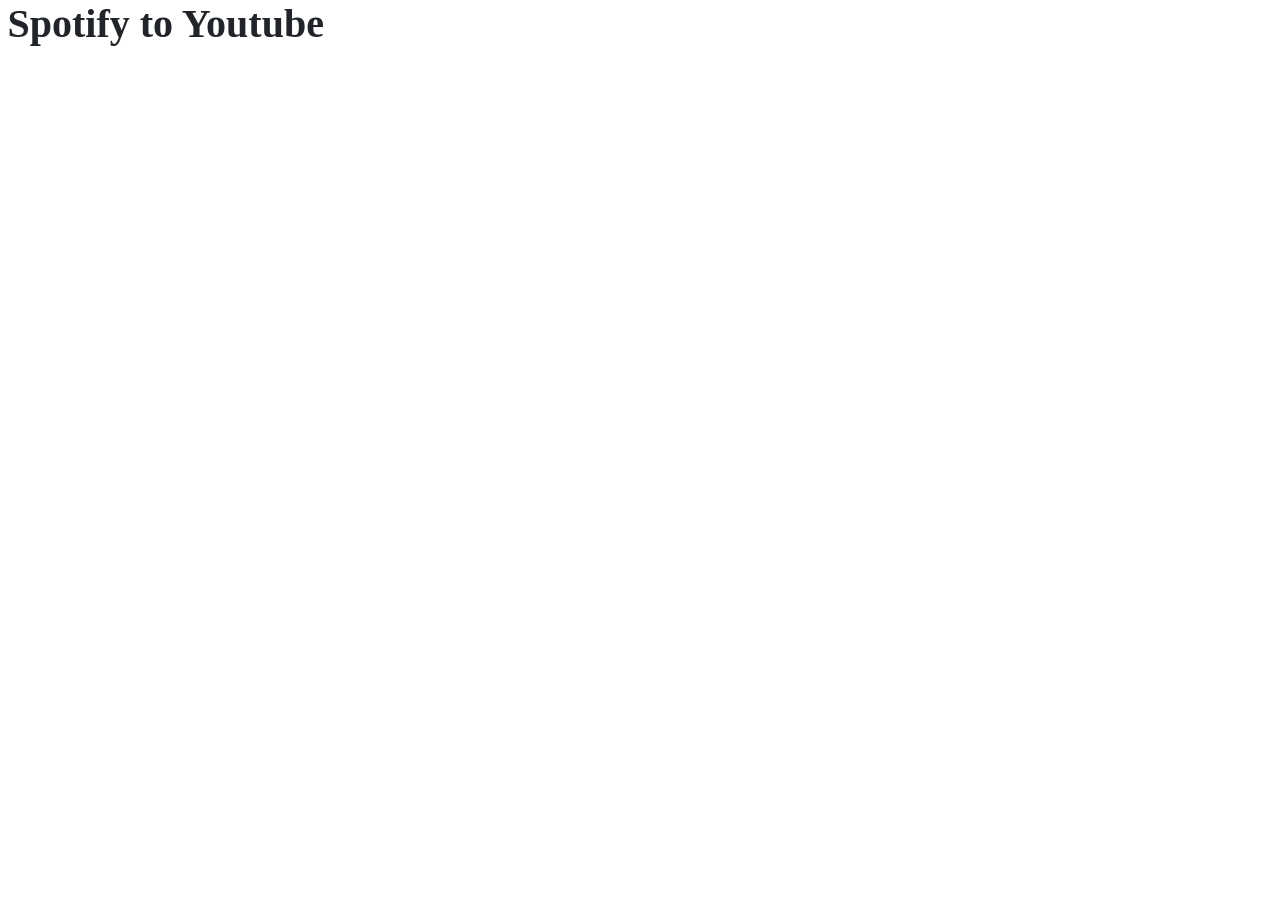
==== SpotifyToYoutube/index.html @ 881b22dc "Add files via upload existing project added to repo" ====
<!DOCTYPE html>
<html lang="en">

<head>
    <meta charset="UTF-8">
    <meta http-equiv="X-UA-Compatible">
    <meta name="viewport" content="width=device-width, initial-scale=1.0">
    <title>Spotify to Youtube</title>
    <h1 style='font-family: "Times New Roman", Times, serif; font-weight: bold; margin-left: 0.2cm;'>Spotify to Youtube</h1>
</head>

<body>
    <div id="mainDiv"></div>

    <script src="main.js"></script>
    <link href="https://cdn.jsdelivr.net/npm/bootstrap@5.2.0/dist/css/bootstrap.min.css" rel="stylesheet"
        integrity="sha384-gH2yIJqKdNHPEq0n4Mqa/HGKIhSkIHeL5AyhkYV8i59U5AR6csBvApHHNl/vI1Bx" crossorigin="anonymous">
    <script src="https://cdn.jsdelivr.net/npm/bootstrap@5.2.0/dist/js/bootstrap.bundle.min.js"
        integrity="sha384-A3rJD856KowSb7dwlZdYEkO39Gagi7vIsF0jrRAoQmDKKtQBHUuLZ9AsSv4jD4Xa"
        crossorigin="anonymous"></script>
</body>

</html>
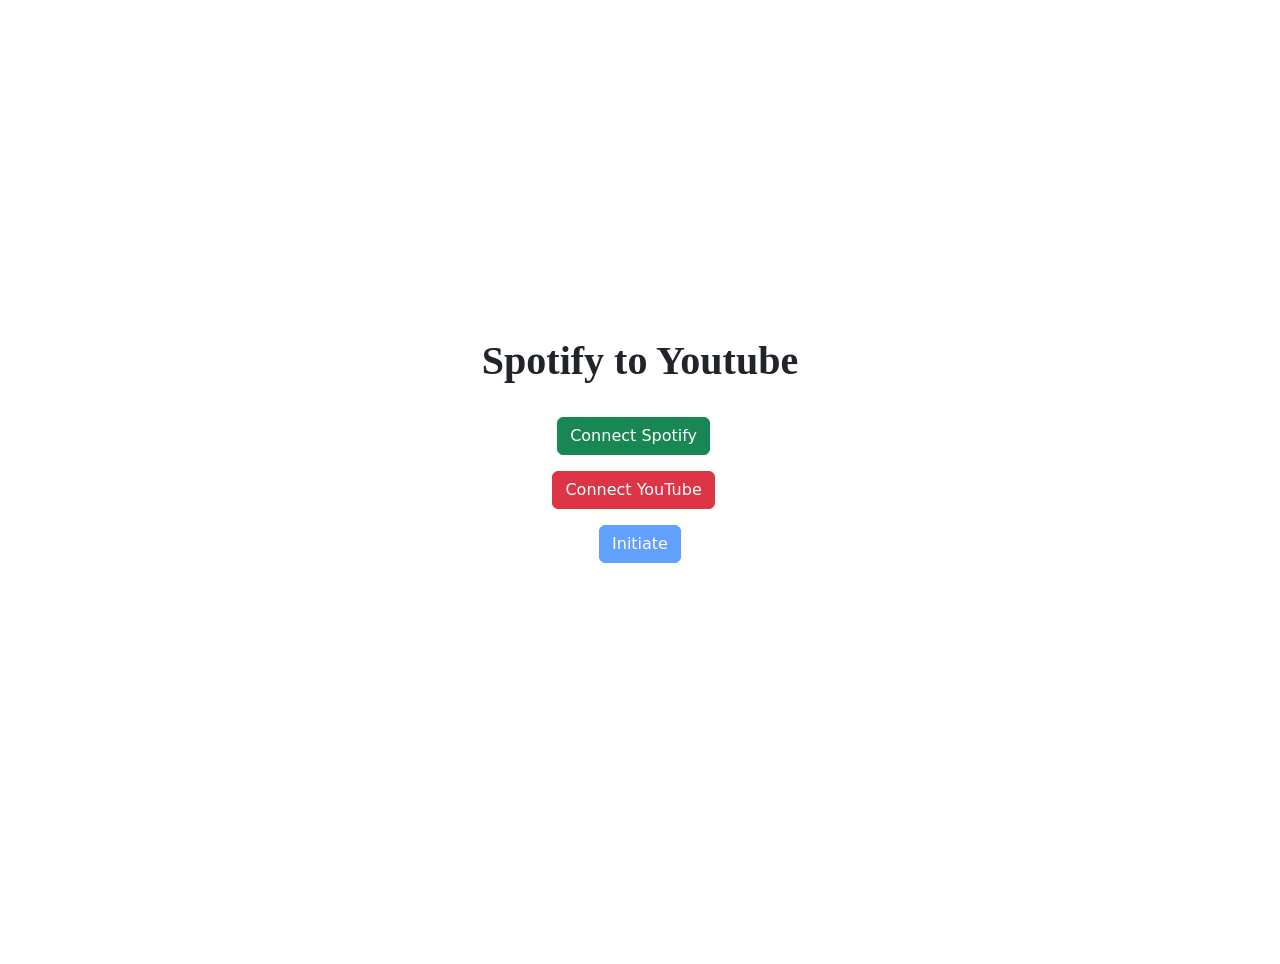
==== commit c9792f5f: "Refactor into ES modules, add OAuth flows, and update README - Split monolithic main.js into focused" ====
--- a/SpotifyToYoutube/index.html
+++ b/SpotifyToYoutube/index.html
@@ -1,23 +1,133 @@
-<!DOCTYPE html>
-<html lang="en">
-
-<head>
-    <meta charset="UTF-8">
-    <meta http-equiv="X-UA-Compatible">
-    <meta name="viewport" content="width=device-width, initial-scale=1.0">
-    <title>Spotify to Youtube</title>
-    <h1 style='font-family: "Times New Roman", Times, serif; font-weight: bold; margin-left: 0.2cm;'>Spotify to Youtube</h1>
-</head>
-
-<body>
-    <div id="mainDiv"></div>
-
-    <script src="main.js"></script>
-    <link href="https://cdn.jsdelivr.net/npm/bootstrap@5.2.0/dist/css/bootstrap.min.css" rel="stylesheet"
-        integrity="sha384-gH2yIJqKdNHPEq0n4Mqa/HGKIhSkIHeL5AyhkYV8i59U5AR6csBvApHHNl/vI1Bx" crossorigin="anonymous">
-    <script src="https://cdn.jsdelivr.net/npm/bootstrap@5.2.0/dist/js/bootstrap.bundle.min.js"
-        integrity="sha384-A3rJD856KowSb7dwlZdYEkO39Gagi7vIsF0jrRAoQmDKKtQBHUuLZ9AsSv4jD4Xa"
-        crossorigin="anonymous"></script>
-</body>
-
-</html>+<!DOCTYPE html>
+<html lang="en">
+  <head>
+    <meta charset="UTF-8" />
+    <meta http-equiv="X-UA-Compatible" content="IE=edge" />
+    <meta name="viewport" content="width=device-width, initial-scale=1.0" />
+    <title>Spotify to Youtube</title>
+
+    <!-- Bootstrap CSS -->
+    <link
+      href="https://cdn.jsdelivr.net/npm/bootstrap@5.2.0/dist/css/bootstrap.min.css"
+      rel="stylesheet"
+      integrity="sha384-gH2yIJqKdNHPEq0n4Mqa/HGKIhSkIHeL5AyhkYV8i59U5AR6csBvApHHNl/vI1Bx"
+      crossorigin="anonymous"
+    />
+
+    <style>
+      /* ── Auth screen: centered vertically and horizontally ── */
+      #authSection {
+        display: flex;
+        flex-direction: column;
+        align-items: center;
+        justify-content: center;
+        min-height: 100vh;
+        gap: 1rem;
+      }
+
+      #authSection h1 {
+        font-family: 'Times New Roman', Times, serif;
+        font-weight: bold;
+        margin-bottom: 1rem;
+      }
+
+      /* Each button + status label sit side-by-side in a row */
+      .auth-row {
+        display: flex;
+        align-items: center;
+        gap: 0.8rem;
+      }
+
+      .connected-label {
+        color: green;
+        font-weight: bold;
+      }
+
+      /* ── Song table screen: centered horizontally ── */
+      #mainDiv {
+        display: flex;
+        flex-direction: column;
+        align-items: center;
+        padding: 2rem;
+      }
+
+      /* Excel-like table styling */
+      .excel-table {
+        border-collapse: collapse;
+        width: 75%;
+        font-family: Calibri, 'Segoe UI', Arial, sans-serif;
+        font-size: 14px;
+        box-shadow: 0 2px 8px rgba(0, 0, 0, 0.15);
+      }
+
+      .excel-table th {
+        background-color: #4472C4;
+        color: white;
+        border: 1px solid #2F528F;
+        padding: 8px 16px;
+        text-align: left;
+        font-weight: 600;
+        letter-spacing: 0.02em;
+      }
+
+      .excel-table td {
+        border: 1px solid #BFC7D5;
+        padding: 6px 16px;
+        background-color: white;
+      }
+
+      .excel-table tr:nth-child(even) td {
+        background-color: #D9E1F2;
+      }
+
+      .excel-table tr:hover td {
+        background-color: #B8CCE4;
+      }
+
+      /* Album art column: fixed width, no text padding */
+      .excel-table .art-cell {
+        width: 60px;
+        text-align: center;
+        padding: 4px 8px;
+      }
+    </style>
+  </head>
+
+  <body>
+    <!-- Step 1: Connect accounts (hidden after Initiate is clicked) -->
+    <div id="authSection">
+      <h1>Spotify to Youtube</h1>
+
+      <div class="auth-row">
+        <button id="spotifyBtn" class="btn btn-success">Connect Spotify</button>
+        <span id="spotifyStatus" class="connected-label"></span>
+      </div>
+
+      <div class="auth-row">
+        <button id="youtubeBtn" class="btn btn-danger">Connect YouTube</button>
+        <span id="youtubeStatus" class="connected-label"></span>
+      </div>
+
+      <!-- Enabled once both accounts are connected -->
+      <button id="initiateBtn" class="btn btn-primary" disabled>
+        Initiate
+      </button>
+    </div>
+
+    <!-- Step 2: Song table and "Add All" button injected here by main.js -->
+    <div id="mainDiv"></div>
+
+    <!-- Google Identity Services — provides the OAuth popup for YouTube -->
+    <script src="https://accounts.google.com/gsi/client" async defer></script>
+
+    <!-- Bootstrap JS -->
+    <script
+      src="https://cdn.jsdelivr.net/npm/bootstrap@5.2.0/dist/js/bootstrap.bundle.min.js"
+      integrity="sha384-A3rJD856KowSb7dwlZdYEkO39Gagi7vIsF0jrRAoQmDKKtQBHUuLZ9AsSv4jD4Xa"
+      crossorigin="anonymous"
+    ></script>
+
+    <!-- Entry point — type="module" defers execution and enables ES module imports -->
+    <script type="module" src="js/app.js"></script>
+  </body>
+</html>
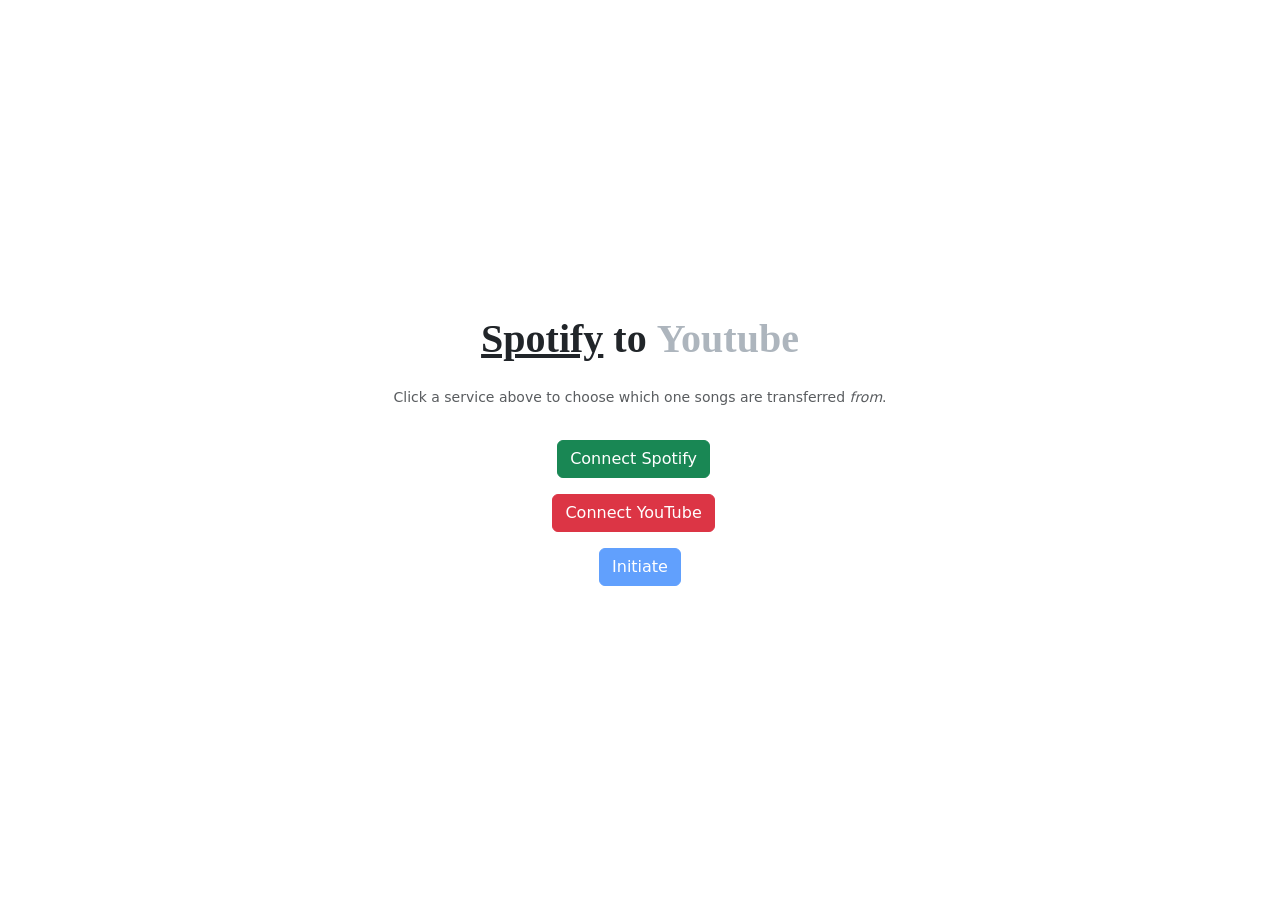
==== commit 0bad22e1: "Add bidirectional YouTube<->Spotify transfer and split modules by concern - Add a header toggle to p" ====
--- a/SpotifyToYoutube/index.html
+++ b/SpotifyToYoutube/index.html
@@ -15,6 +15,19 @@
     />
 
     <style>
+      /* ── Screen crossfade: auth screen <-> app screen ──
+         Both screens sit on top of each other's spot in normal flow (only
+         one is ever laid out at a time — see crossfadeScreens in ui.js),
+         and fade rather than snap when swapped. */
+      #authSection,
+      #appScreen {
+        transition: opacity 0.25s ease;
+      }
+
+      .fade-hidden {
+        opacity: 0;
+      }
+
       /* ── Auth screen: centered vertically and horizontally ── */
       #authSection {
         display: flex;
@@ -31,6 +44,27 @@
         margin-bottom: 1rem;
       }
 
+      /* Spotify/Youtube source-direction toggle, styled to still read as
+         part of the title rather than as ordinary buttons. */
+      .direction-btn {
+        background: none;
+        border: none;
+        font: inherit;
+        font-weight: inherit;
+        color: #adb5bd;
+        cursor: pointer;
+        padding: 0;
+      }
+
+      .direction-btn.active {
+        color: #212529;
+        text-decoration: underline;
+      }
+
+      .direction-btn:disabled {
+        cursor: default;
+      }
+
       /* Each button + status label sit side-by-side in a row */
       .auth-row {
         display: flex;
@@ -41,6 +75,67 @@
       .connected-label {
         color: green;
         font-weight: bold;
+      }
+
+      /* Every button gets Bootstrap's own color/border/shadow easing (kept
+         identical so nothing regresses) plus a subtle hover/active lift. */
+      .btn {
+        transition: color 0.15s ease-in-out, background-color 0.15s ease-in-out,
+                    border-color 0.15s ease-in-out, box-shadow 0.15s ease-in-out,
+                    transform 0.1s ease;
+      }
+
+      .btn:hover:not(:disabled) {
+        transform: translateY(-1px);
+      }
+
+      .btn:active:not(:disabled) {
+        transform: translateY(0);
+      }
+
+      /* ── App screen: wraps the top bar, filter bar, and song table as one
+         unit, so it and the auth screen can crossfade as two "pages" ── */
+      #appScreen {
+        display: none;
+        flex-direction: column;
+        width: 100%;
+      }
+
+      /* ── Top bar: shown once the song table is visible ── */
+      #topBar {
+        display: flex;
+        align-items: center;
+        justify-content: space-between;
+        width: 100%;
+        padding: 0.75rem 1.5rem;
+        background-color: #212529;
+        color: white;
+      }
+
+      #topBar .brand {
+        font-family: 'Times New Roman', Times, serif;
+        font-weight: bold;
+      }
+
+      /* ── Filter bar: playlist dropdown (left) + search box (right) ── */
+      #filterBar {
+        display: flex;
+        align-items: center;
+        justify-content: space-between;
+        width: 100%;
+        padding: 0.6rem 1.5rem;
+        background-color: #f8f9fa;
+        border-bottom: 1px solid #dee2e6;
+        gap: 1rem;
+      }
+
+      #filterBar select,
+      #filterBar input {
+        width: auto;
+      }
+
+      #filterBar input {
+        max-width: 300px;
       }
 
       /* ── Song table screen: centered horizontally ── */
@@ -74,6 +169,9 @@
         border: 1px solid #BFC7D5;
         padding: 6px 16px;
         background-color: white;
+        /* Eases both the hover-color change below and the opacity toggle
+           used when a cell's content is swapped (e.g. Add -> Added). */
+        transition: background-color 0.15s ease, opacity 0.15s ease;
       }
 
       .excel-table tr:nth-child(even) td {
@@ -82,6 +180,12 @@
 
       .excel-table tr:hover td {
         background-color: #B8CCE4;
+      }
+
+      /* Fades in each time the table body is replaced (pagination, search/
+         playlist filtering) instead of the content just snapping into place. */
+      #songTableBody {
+        transition: opacity 0.2s ease;
       }
 
       /* Album art column: fixed width, no text padding */
@@ -96,7 +200,12 @@
   <body>
     <!-- Step 1: Connect accounts (hidden after Initiate is clicked) -->
     <div id="authSection">
-      <h1>Spotify to Youtube</h1>
+      <h1>
+        <button type="button" id="sourceSpotifyBtn" class="direction-btn active">Spotify</button>
+        to
+        <button type="button" id="sourceYoutubeBtn" class="direction-btn">Youtube</button>
+      </h1>
+      <p class="text-muted small" style="margin-top: -0.5rem;">Click a service above to choose which one songs are transferred <em>from</em>.</p>
 
       <div class="auth-row">
         <button id="spotifyBtn" class="btn btn-success">Connect Spotify</button>
@@ -114,8 +223,35 @@
       </button>
     </div>
 
-    <!-- Step 2: Song table and "Add All" button injected here by main.js -->
-    <div id="mainDiv"></div>
+    <!-- Step 2: shown once accounts are connected and Initiate has loaded the
+         library — crossfades with #authSection as a single unit (see
+         showAppScreen / resetToAuthScreen in ui.js) rather than each of its
+         children being shown/hidden independently. -->
+    <div id="appScreen">
+      <div id="topBar">
+        <span id="brandText" class="brand">Spotify to Youtube</span>
+        <button id="logoutBtn" class="btn btn-outline-light btn-sm">Logout</button>
+      </div>
+
+      <!-- Playlist filter + page size (left) + song/artist search (right) -->
+      <div id="filterBar">
+        <div class="d-flex gap-2">
+          <select id="playlistFilter" class="form-select form-select-sm">
+            <option value="">All Playlists</option>
+          </select>
+          <select id="pageSizeFilter" class="form-select form-select-sm">
+            <option value="50">50 / page</option>
+            <option value="100" selected>100 / page</option>
+            <option value="200">200 / page</option>
+            <option value="all">All</option>
+          </select>
+        </div>
+        <input type="text" id="searchInput" class="form-control form-control-sm" placeholder="Search by song or artist...">
+      </div>
+
+      <!-- Song table and "Add All" button injected here by app.js -->
+      <div id="mainDiv"></div>
+    </div>
 
     <!-- Google Identity Services — provides the OAuth popup for YouTube -->
     <script src="https://accounts.google.com/gsi/client" async defer></script>
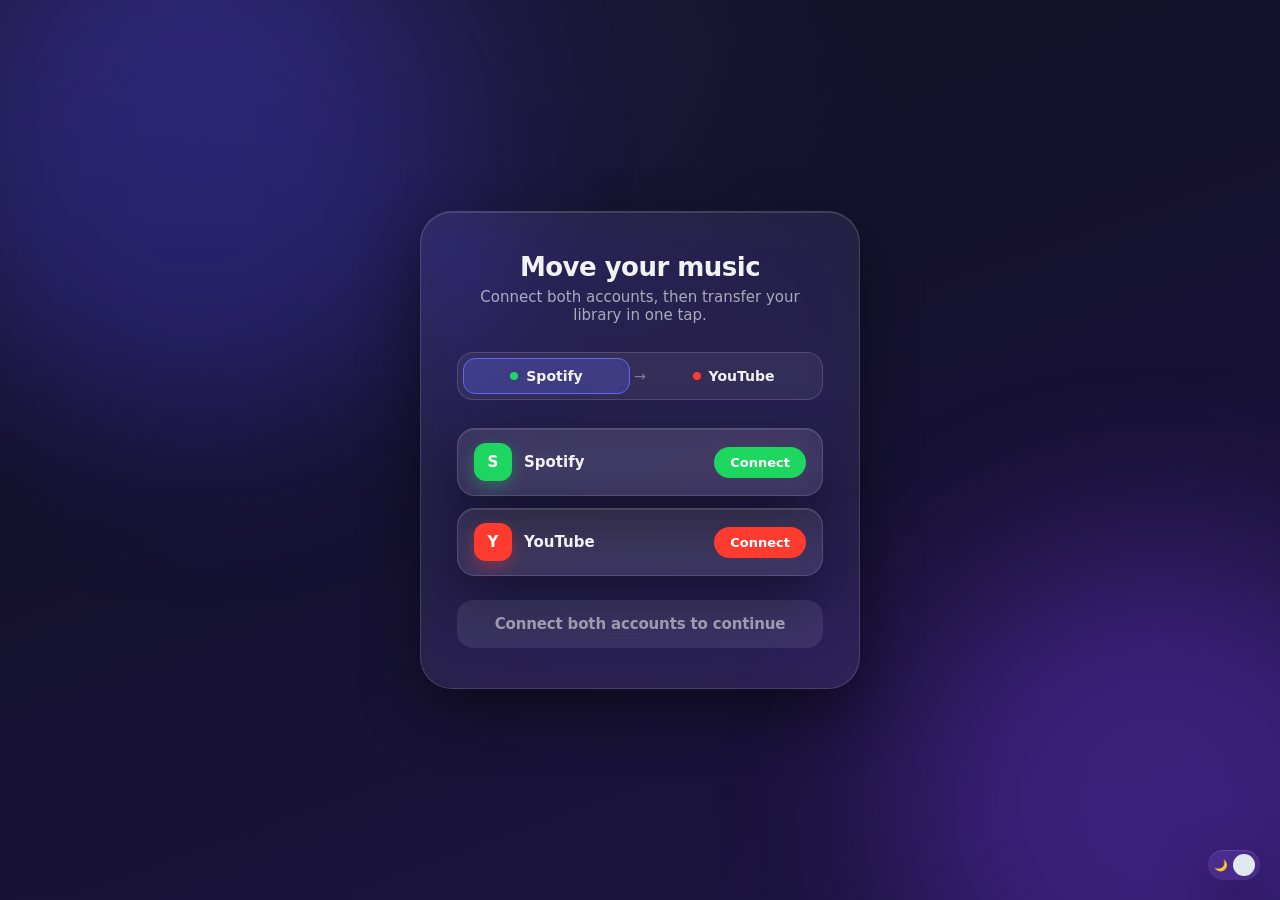
==== commit 52fa6f16: "Redesign UI with liquid-glass visual system and polish interactions - Replace Bootstrap-driven marku" ====
--- a/SpotifyToYoutube/index.html
+++ b/SpotifyToYoutube/index.html
@@ -6,221 +6,599 @@
     <meta name="viewport" content="width=device-width, initial-scale=1.0" />
     <title>Spotify to Youtube</title>
 
-    <!-- Bootstrap CSS -->
-    <link
-      href="https://cdn.jsdelivr.net/npm/bootstrap@5.2.0/dist/css/bootstrap.min.css"
-      rel="stylesheet"
-      integrity="sha384-gH2yIJqKdNHPEq0n4Mqa/HGKIhSkIHeL5AyhkYV8i59U5AR6csBvApHHNl/vI1Bx"
-      crossorigin="anonymous"
-    />
-
     <style>
-      /* ── Screen crossfade: auth screen <-> app screen ──
-         Both screens sit on top of each other's spot in normal flow (only
-         one is ever laid out at a time — see crossfadeScreens in ui.js),
-         and fade rather than snap when swapped. */
-      #authSection,
-      #appScreen {
-        transition: opacity 0.25s ease;
-      }
-
-      .fade-hidden {
-        opacity: 0;
-      }
-
-      /* ── Auth screen: centered vertically and horizontally ── */
+      /* ═══════════════════════ Design tokens ═══════════════════════
+         Default (no class on <html>) is the dark theme; html.light
+         overrides every token below for the light theme. Toggled by
+         initTheme()/toggleTheme() in ui.js. */
+      :root {
+        --accent: #6366f1;
+        --accent-2: #8b5cf6;
+        --accent-soft: rgba(99, 102, 241, 0.28);
+        --add-text: #c7d2fe;
+        --spotify: #1ed760;
+        --youtube: #ff3b30;
+
+        --text-primary: rgba(255, 255, 255, 0.94);
+        --text-secondary: rgba(255, 255, 255, 0.62);
+        --text-tertiary: rgba(255, 255, 255, 0.4);
+
+        --glass-bg: rgba(255, 255, 255, 0.07);
+        --glass-bg-strong: rgba(255, 255, 255, 0.1);
+        --glass-border: rgba(255, 255, 255, 0.14);
+        --glass-shadow: 0 24px 60px rgba(0, 0, 0, 0.45), inset 0 1px 0 rgba(255, 255, 255, 0.12);
+
+        --nav-bg: rgba(15, 16, 28, 0.55);
+        --input-bg: rgba(255, 255, 255, 0.06);
+        --success: #34d399;
+        --success-soft: rgba(52, 211, 153, 0.15);
+
+        --bg-gradient: radial-gradient(1200px 800px at 15% 0%, #241f4d 0%, transparent 60%),
+          radial-gradient(1000px 700px at 100% 100%, #1a1440 0%, transparent 55%),
+          linear-gradient(160deg, #0f1120 0%, #171233 55%, #1c1442 100%);
+
+        --glow-a: #4338ca;
+        --glow-b: #7c3aed;
+        --glow-opacity: 0.35;
+
+        --knob-bg: #e2e8f0;
+        --knob-x: 22px;
+
+        --motion: 0.45s cubic-bezier(0.22, 1, 0.36, 1);
+        --motion-fast: 0.2s ease;
+      }
+
+      html.light {
+        --accent-soft: rgba(99, 102, 241, 0.16);
+        --add-text: var(--accent);
+
+        --text-primary: rgba(20, 20, 30, 0.92);
+        --text-secondary: rgba(20, 20, 30, 0.58);
+        --text-tertiary: rgba(20, 20, 30, 0.38);
+
+        /* Darker/more-tinted than the original near-white pass — glass
+           cards were barely distinguishable from the page background. */
+        --glass-bg: rgba(255, 255, 255, 0.65);
+        --glass-bg-strong: rgba(255, 255, 255, 0.85);
+        --glass-border: rgba(30, 30, 60, 0.14);
+        --glass-shadow: 0 20px 50px rgba(30, 30, 60, 0.18), inset 0 1px 0 rgba(255, 255, 255, 0.8);
+
+        --nav-bg: rgba(255, 255, 255, 0.68);
+        --input-bg: rgba(30, 30, 60, 0.055);
+        --success: #059669;
+        --success-soft: rgba(5, 150, 105, 0.1);
+
+        --bg-gradient: radial-gradient(1200px 800px at 15% 0%, #dde1fa 0%, transparent 60%),
+          radial-gradient(1000px 700px at 100% 100%, #ece0fa 0%, transparent 55%),
+          linear-gradient(160deg, #e8ebf6 0%, #dcdff2 55%, #dad3ee 100%);
+
+        --glow-a: #a5b4fc;
+        --glow-b: #f0abfc;
+        --glow-opacity: 0.45;
+
+        --knob-bg: #1e1b4b;
+        --knob-x: 0px;
+      }
+
+      @keyframes floatGlow {
+        0%, 100% { transform: translate(0, 0) scale(1); }
+        50%      { transform: translate(2%, -3%) scale(1.05); }
+      }
+
+      @keyframes spin {
+        to { transform: rotate(360deg); }
+      }
+
+      /* Ring spinner shown on the Initiate button while the library loads.
+         Uses currentColor so it reads correctly against whatever text color
+         the button currently has (disabled/enabled both apply). */
+      .spinner {
+        display: inline-block;
+        width: 16px;
+        height: 16px;
+        border: 2.5px solid currentColor;
+        border-right-color: transparent;
+        border-radius: 50%;
+        opacity: 0.85;
+        vertical-align: middle;
+        animation: spin 0.7s linear infinite;
+      }
+
+      * { box-sizing: border-box; }
+
+      html, body { margin: 0; }
+
+      body {
+        position: relative;
+        min-height: 100vh;
+        background: var(--bg-gradient);
+        font-family: -apple-system, BlinkMacSystemFont, 'SF Pro Display', 'SF Pro Text', system-ui, sans-serif;
+        color: var(--text-primary);
+        transition: background var(--motion);
+        overflow-x: hidden;
+      }
+
+      button, input, select { font-family: inherit; }
+
+      button:not(:disabled) { cursor: pointer; transition: transform var(--motion-fast); }
+      button:hover:not(:disabled) { transform: translateY(-1px); }
+      button:active:not(:disabled) { transform: translateY(0); }
+
+      /* ── Glass surface recipe — applied via class="glass ..." ── */
+      .glass {
+        background: var(--glass-bg);
+        backdrop-filter: blur(28px) saturate(160%);
+        -webkit-backdrop-filter: blur(28px) saturate(160%);
+        border: 1px solid var(--glass-border);
+        box-shadow: var(--glass-shadow);
+      }
+
+      /* ── Ambient decorative glow blobs ── */
+      .glow {
+        position: fixed;
+        width: 520px;
+        height: 520px;
+        border-radius: 50%;
+        filter: blur(90px);
+        opacity: var(--glow-opacity);
+        pointer-events: none;
+        animation: floatGlow 14s ease-in-out infinite;
+        z-index: 0;
+      }
+      .glow-a { top: -10%; left: -5%; background: var(--glow-a); }
+      .glow-b { top: 60%; left: 70%; background: var(--glow-b); animation-delay: -7s; }
+
+      /* ── Theme toggle: always visible, independent of which screen shows ── */
+      .theme-toggle {
+        position: fixed;
+        bottom: 20px;
+        right: 20px;
+        z-index: 50;
+        width: 52px;
+        height: 30px;
+        border-radius: 999px;
+        padding: 3px;
+        border: none;
+      }
+      .theme-knob {
+        width: 22px;
+        height: 22px;
+        border-radius: 50%;
+        background: var(--knob-bg);
+        transform: translateX(var(--knob-x));
+        transition: transform var(--motion-fast), background-color var(--motion-fast);
+      }
+      /* Icon sits in whichever side of the track the knob has vacated —
+         moon on the left in dark mode (knob slid right), sun on the right
+         in light mode (knob slid left). */
+      .theme-toggle::before {
+        content: "🌙";
+        position: absolute;
+        left: 6px;
+        top: 50%;
+        transform: translateY(-50%);
+        font-size: 11px;
+        line-height: 1;
+        pointer-events: none;
+      }
+      html.light .theme-toggle::before {
+        content: "☀️";
+        left: auto;
+        right: 6px;
+      }
+
+      /* ── Screen crossfade: auth screen <-> app screen ── */
+      #authSection, #appScreen { transition: opacity 0.25s ease; }
+      .fade-hidden { opacity: 0; }
+
+      /* ── Auth screen ── */
       #authSection {
+        min-height: 100vh;
+        display: flex;
+        align-items: center;
+        justify-content: center;
+        padding: 32px;
+        position: relative;
+        z-index: 1;
+      }
+
+      .auth-card { width: 440px; max-width: 100%; border-radius: 32px; padding: 40px 36px; }
+
+      .auth-heading { text-align: center; margin-bottom: 28px; }
+      .auth-heading h1 {
+        font-size: 26px;
+        font-weight: 700;
+        letter-spacing: -0.02em;
+        color: var(--text-primary);
+        margin: 0;
+      }
+      .auth-heading p { font-size: 15px; margin: 6px 0 0; color: var(--text-secondary); }
+
+      /* Direction segmented control */
+      .direction-seg {
+        position: relative;
+        display: flex;
+        align-items: center;
+        justify-content: center;
+        background: var(--input-bg);
+        border: 1px solid var(--glass-border);
+        border-radius: 16px;
+        padding: 5px;
+        margin-bottom: 28px;
+      }
+      .direction-indicator {
+        position: absolute;
+        top: 5px;
+        bottom: 5px;
+        left: 5px;
+        width: calc(50% - 15px);
+        background: var(--accent-soft);
+        border: 1px solid var(--accent);
+        border-radius: 12px;
+        transform: translateX(0%);
+        transition: transform var(--motion);
+        z-index: 0;
+      }
+      .direction-indicator.is-youtube { transform: translateX(calc(100% + 20px)); }
+      .direction-btn {
+        position: relative;
+        z-index: 1;
+        flex: 1;
+        display: flex;
+        align-items: center;
+        justify-content: center;
+        gap: 8px;
+        border: none;
+        background: none;
+        padding: 10px 14px;
+        font-size: 14px;
+        font-weight: 600;
+        color: var(--text-primary);
+        border-radius: 12px;
+      }
+      .direction-btn:disabled { cursor: default; }
+      .direction-arrow {
+        width: 20px;
+        display: flex;
+        align-items: center;
+        justify-content: center;
+        color: var(--text-tertiary);
+        font-size: 14px;
+        z-index: 2;
+        transition: transform var(--motion);
+      }
+      /* Arrow always points from source to destination — flips to point
+         back at Spotify once Youtube is the selected source. */
+      .direction-arrow.is-youtube { transform: rotate(180deg); }
+      .direction-dot { width: 8px; height: 8px; border-radius: 50%; display: inline-block; }
+      .direction-dot.spotify { background: var(--spotify); }
+      .direction-dot.youtube { background: var(--youtube); }
+
+      /* Connect rows */
+      .connect-list { display: flex; flex-direction: column; gap: 12px; margin-bottom: 24px; }
+      .connect-row {
+        display: flex;
+        align-items: center;
+        justify-content: space-between;
+        border-radius: 18px;
+        padding: 14px 16px;
+      }
+      .connect-row-left { display: flex; align-items: center; gap: 12px; }
+      .service-icon {
+        width: 38px;
+        height: 38px;
+        border-radius: 12px;
+        display: flex;
+        align-items: center;
+        justify-content: center;
+        color: #fff;
+        font-weight: 700;
+        font-size: 15px;
+        flex-shrink: 0;
+      }
+      .service-icon.spotify { background: var(--spotify); box-shadow: 0 6px 16px rgba(30, 215, 96, 0.33); }
+      .service-icon.youtube { background: var(--youtube); box-shadow: 0 6px 16px rgba(255, 59, 48, 0.33); }
+      .connect-label-name { font-size: 15px; font-weight: 600; color: var(--text-primary); }
+      .connect-btn {
+        border: none;
+        padding: 8px 16px;
+        border-radius: 999px;
+        font-size: 13px;
+        font-weight: 600;
+        color: #fff;
+        transition: transform var(--motion-fast), opacity var(--motion-fast),
+                    background-color var(--motion-fast), color var(--motion-fast);
+      }
+      .connect-btn.spotify { background: var(--spotify); }
+      .connect-btn.youtube { background: var(--youtube); }
+      .connect-btn:disabled {
+        cursor: default;
+        opacity: 0.7;
+        background: var(--glass-bg-strong);
+        color: var(--text-tertiary);
+      }
+
+      /* Initiate button */
+      .initiate-btn {
+        width: 100%;
+        border: none;
+        padding: 15px;
+        border-radius: 16px;
+        font-size: 15px;
+        font-weight: 700;
+        letter-spacing: -0.01em;
+        cursor: default;
+        color: var(--text-secondary);
+        background: var(--glass-bg-strong);
+        box-shadow: none;
+        opacity: 0.85;
+        transition: color var(--motion-fast), background var(--motion-fast),
+                    box-shadow var(--motion-fast), opacity var(--motion-fast);
+      }
+      .initiate-btn:not(:disabled) {
+        color: #fff;
+        background: linear-gradient(135deg, var(--accent), var(--accent-2));
+        box-shadow: 0 12px 30px var(--accent-soft);
+        opacity: 1;
+      }
+
+      /* ── App screen ── */
+      #appScreen { display: none; flex-direction: column; width: 100%; min-height: 100vh; position: relative; z-index: 1; }
+
+      #topBar {
+        position: sticky;
+        top: 0;
+        z-index: 10;
+        background: var(--nav-bg);
+        display: flex;
+        align-items: center;
+        justify-content: space-between;
+        padding: 16px 28px;
+        border-radius: 0;
+      }
+      .nav-dot { width: 10px; height: 10px; border-radius: 50%; background: linear-gradient(135deg, var(--accent), #ec4899); }
+      .brand { font-size: 16px; font-weight: 700; letter-spacing: -0.01em; color: var(--text-primary); }
+      .logout-btn {
+        border: 1px solid var(--glass-border);
+        background: var(--glass-bg);
+        color: var(--text-primary);
+        padding: 8px 16px;
+        border-radius: 999px;
+        font-size: 12.5px;
+        font-weight: 600;
+        transition: color var(--motion-fast), border-color var(--motion-fast), background-color var(--motion-fast);
+      }
+      .logout-btn:hover {
+        color: #ef4444;
+        border-color: #ef4444;
+        background: rgba(239, 68, 68, 0.15);
+      }
+
+      #filterBar {
+        display: flex;
+        align-items: center;
+        justify-content: space-between;
+        gap: 16px;
+        flex-wrap: wrap;
+        padding: 16px 28px;
+        border-bottom: 1px solid var(--glass-border);
+      }
+      .pill-select {
+        appearance: none;
+        -webkit-appearance: none;
+        -moz-appearance: none;
+        border-radius: 999px;
+        padding: 8px 30px 8px 14px;
+        font-size: 12.5px;
+        color: var(--text-primary);
+        border: 1px solid var(--glass-border);
+        background-image: url("data:image/svg+xml,%3Csvg xmlns='http://www.w3.org/2000/svg' width='10' height='6' viewBox='0 0 10 6'%3E%3Cpath d='M1 1l4 4 4-4' stroke='rgba(255,255,255,0.5)' stroke-width='1.5' fill='none' stroke-linecap='round' stroke-linejoin='round'/%3E%3C/svg%3E");
+        background-repeat: no-repeat;
+        background-position: right 14px center;
+        /* Options render in the OS's native popup, which is light regardless
+           of app theme — force readable dark-on-light text there instead of
+           inheriting --text-primary (white in dark mode = invisible). */
+        color-scheme: light;
+      }
+      .pill-select option { color: #16161f; background: #fff; }
+      html.light .pill-select {
+        background-image: url("data:image/svg+xml,%3Csvg xmlns='http://www.w3.org/2000/svg' width='10' height='6' viewBox='0 0 10 6'%3E%3Cpath d='M1 1l4 4 4-4' stroke='rgba(20,20,30,0.5)' stroke-width='1.5' fill='none' stroke-linecap='round' stroke-linejoin='round'/%3E%3C/svg%3E");
+      }
+      .search-wrap {
+        display: flex;
+        align-items: center;
+        gap: 8px;
+        border-radius: 999px;
+        padding: 8px 16px;
+        width: 280px;
+        max-width: 100%;
+      }
+      .search-icon { position: relative; width: 14px; height: 14px; flex-shrink: 0; }
+      .search-icon-circle {
+        position: absolute;
+        top: 0;
+        left: 0;
+        width: 9px;
+        height: 9px;
+        border-radius: 50%;
+        border: 1.5px solid var(--text-tertiary);
+      }
+      .search-icon-handle {
+        position: absolute;
+        bottom: 0;
+        right: 0;
+        width: 6px;
+        height: 1.5px;
+        background: var(--text-tertiary);
+        transform: rotate(45deg);
+        transform-origin: right;
+      }
+      .search-input {
+        border: none;
+        background: none;
+        outline: none;
+        font-size: 13px;
+        color: var(--text-primary);
+        flex: 1;
+        min-width: 0;
+      }
+
+      #mainDiv { flex: 1; display: flex; flex-direction: column; align-items: center; padding: 28px 24px 60px; }
+
+      .song-list {
+        width: 100%;
+        max-width: 880px;
         display: flex;
         flex-direction: column;
-        align-items: center;
-        justify-content: center;
-        min-height: 100vh;
-        gap: 1rem;
-      }
-
-      #authSection h1 {
-        font-family: 'Times New Roman', Times, serif;
-        font-weight: bold;
-        margin-bottom: 1rem;
-      }
-
-      /* Spotify/Youtube source-direction toggle, styled to still read as
-         part of the title rather than as ordinary buttons. */
-      .direction-btn {
-        background: none;
+        gap: 10px;
+        transition: opacity 0.2s ease;
+      }
+
+      .song-row {
+        display: flex;
+        align-items: center;
+        justify-content: space-between;
+        border-radius: 18px;
+        padding: 12px 18px;
+        gap: 12px;
+        transition: transform var(--motion-fast), background var(--motion-fast), opacity var(--motion-fast);
+      }
+      .song-row-left { display: flex; align-items: center; gap: 14px; min-width: 0; }
+      .song-art { width: 46px; height: 46px; border-radius: 12px; flex-shrink: 0; object-fit: cover; display: block; }
+      .song-info { min-width: 0; }
+      .song-name, .song-meta {
+        white-space: nowrap;
+        overflow: hidden;
+        text-overflow: ellipsis;
+        max-width: 260px;
+      }
+      .song-name { font-size: 14.5px; font-weight: 600; color: var(--text-primary); }
+      .song-meta { font-size: 13px; color: var(--text-secondary); }
+
+      .song-row-right { display: flex; align-items: center; gap: 16px; flex-shrink: 0; }
+      .playlist-tag {
+        font-size: 11.5px;
+        font-weight: 600;
+        color: var(--text-secondary);
+        background: var(--input-bg);
+        border: 1px solid var(--glass-border);
+        padding: 4px 10px;
+        border-radius: 999px;
+        white-space: nowrap;
+      }
+
+      .add-btn {
+        border: 1px solid var(--accent);
+        background: var(--accent-soft);
+        color: var(--add-text);
+        padding: 7px 16px;
+        border-radius: 999px;
+        font-size: 12.5px;
+        font-weight: 600;
+      }
+
+      .added-actions { display: flex; align-items: center; gap: 10px; }
+      .added-pill {
+        font-size: 12px;
+        font-weight: 600;
+        color: var(--success);
+        background: var(--success-soft);
+        padding: 6px 14px;
+        border-radius: 999px;
+      }
+      .view-match-link { font-size: 12px; color: var(--accent); text-decoration: none; font-weight: 600; }
+      .research-btn { border: none; background: none; font-size: 12px; color: var(--text-tertiary); text-decoration: underline; padding: 0; }
+
+      .empty-state { text-align: center; padding: 40px 0; color: var(--text-tertiary); font-size: 14px; }
+
+      .page-nav { display: flex; align-items: center; gap: 14px; margin-top: 22px; }
+      .page-nav-btn {
+        border: 1px solid var(--glass-border);
+        background: var(--glass-bg);
+        color: var(--text-primary);
+        padding: 8px 16px;
+        border-radius: 999px;
+        font-size: 12.5px;
+        font-weight: 600;
+        transition: color var(--motion-fast), opacity var(--motion-fast);
+      }
+      .page-nav-btn:disabled { cursor: default; opacity: 0.45; color: var(--text-tertiary); }
+      .page-label { font-size: 12.5px; color: var(--text-tertiary); }
+
+      .footer-actions { display: flex; align-items: center; gap: 12px; margin-top: 26px; }
+      .back-to-top-btn {
+        border: 1px solid var(--glass-border);
+        background: var(--glass-bg);
+        color: var(--text-primary);
+        padding: 12px 22px;
+        border-radius: 999px;
+        font-size: 13.5px;
+        font-weight: 600;
+      }
+      .add-all-btn {
         border: none;
-        font: inherit;
-        font-weight: inherit;
-        color: #adb5bd;
-        cursor: pointer;
-        padding: 0;
-      }
-
-      .direction-btn.active {
-        color: #212529;
-        text-decoration: underline;
-      }
-
-      .direction-btn:disabled {
-        cursor: default;
-      }
-
-      /* Each button + status label sit side-by-side in a row */
-      .auth-row {
-        display: flex;
-        align-items: center;
-        gap: 0.8rem;
-      }
-
-      .connected-label {
-        color: green;
-        font-weight: bold;
-      }
-
-      /* Every button gets Bootstrap's own color/border/shadow easing (kept
-         identical so nothing regresses) plus a subtle hover/active lift. */
-      .btn {
-        transition: color 0.15s ease-in-out, background-color 0.15s ease-in-out,
-                    border-color 0.15s ease-in-out, box-shadow 0.15s ease-in-out,
-                    transform 0.1s ease;
-      }
-
-      .btn:hover:not(:disabled) {
-        transform: translateY(-1px);
-      }
-
-      .btn:active:not(:disabled) {
-        transform: translateY(0);
-      }
-
-      /* ── App screen: wraps the top bar, filter bar, and song table as one
-         unit, so it and the auth screen can crossfade as two "pages" ── */
-      #appScreen {
-        display: none;
-        flex-direction: column;
-        width: 100%;
-      }
-
-      /* ── Top bar: shown once the song table is visible ── */
-      #topBar {
-        display: flex;
-        align-items: center;
-        justify-content: space-between;
-        width: 100%;
-        padding: 0.75rem 1.5rem;
-        background-color: #212529;
-        color: white;
-      }
-
-      #topBar .brand {
-        font-family: 'Times New Roman', Times, serif;
-        font-weight: bold;
-      }
-
-      /* ── Filter bar: playlist dropdown (left) + search box (right) ── */
-      #filterBar {
-        display: flex;
-        align-items: center;
-        justify-content: space-between;
-        width: 100%;
-        padding: 0.6rem 1.5rem;
-        background-color: #f8f9fa;
-        border-bottom: 1px solid #dee2e6;
-        gap: 1rem;
-      }
-
-      #filterBar select,
-      #filterBar input {
-        width: auto;
-      }
-
-      #filterBar input {
-        max-width: 300px;
-      }
-
-      /* ── Song table screen: centered horizontally ── */
-      #mainDiv {
-        display: flex;
-        flex-direction: column;
-        align-items: center;
-        padding: 2rem;
-      }
-
-      /* Excel-like table styling */
-      .excel-table {
-        border-collapse: collapse;
-        width: 75%;
-        font-family: Calibri, 'Segoe UI', Arial, sans-serif;
-        font-size: 14px;
-        box-shadow: 0 2px 8px rgba(0, 0, 0, 0.15);
-      }
-
-      .excel-table th {
-        background-color: #4472C4;
-        color: white;
-        border: 1px solid #2F528F;
-        padding: 8px 16px;
-        text-align: left;
-        font-weight: 600;
-        letter-spacing: 0.02em;
-      }
-
-      .excel-table td {
-        border: 1px solid #BFC7D5;
-        padding: 6px 16px;
-        background-color: white;
-        /* Eases both the hover-color change below and the opacity toggle
-           used when a cell's content is swapped (e.g. Add -> Added). */
-        transition: background-color 0.15s ease, opacity 0.15s ease;
-      }
-
-      .excel-table tr:nth-child(even) td {
-        background-color: #D9E1F2;
-      }
-
-      .excel-table tr:hover td {
-        background-color: #B8CCE4;
-      }
-
-      /* Fades in each time the table body is replaced (pagination, search/
-         playlist filtering) instead of the content just snapping into place. */
-      #songTableBody {
-        transition: opacity 0.2s ease;
-      }
-
-      /* Album art column: fixed width, no text padding */
-      .excel-table .art-cell {
-        width: 60px;
-        text-align: center;
-        padding: 4px 8px;
+        background: linear-gradient(135deg, var(--accent), var(--accent-2));
+        color: #fff;
+        padding: 12px 26px;
+        border-radius: 999px;
+        font-size: 13.5px;
+        font-weight: 700;
+        box-shadow: 0 12px 30px var(--accent-soft);
       }
     </style>
   </head>
 
   <body>
+    <!-- Ambient decorative glow blobs -->
+    <div class="glow glow-a"></div>
+    <div class="glow glow-b"></div>
+
+    <!-- Theme toggle — always visible regardless of which screen shows -->
+    <button type="button" id="themeToggle" class="glass theme-toggle" aria-label="Toggle light/dark theme">
+      <div id="themeKnob" class="theme-knob"></div>
+    </button>
+
     <!-- Step 1: Connect accounts (hidden after Initiate is clicked) -->
     <div id="authSection">
-      <h1>
-        <button type="button" id="sourceSpotifyBtn" class="direction-btn active">Spotify</button>
-        to
-        <button type="button" id="sourceYoutubeBtn" class="direction-btn">Youtube</button>
-      </h1>
-      <p class="text-muted small" style="margin-top: -0.5rem;">Click a service above to choose which one songs are transferred <em>from</em>.</p>
-
-      <div class="auth-row">
-        <button id="spotifyBtn" class="btn btn-success">Connect Spotify</button>
-        <span id="spotifyStatus" class="connected-label"></span>
+      <div class="glass auth-card">
+        <div class="auth-heading">
+          <h1>Move your music</h1>
+          <p>Connect both accounts, then transfer your library in one tap.</p>
+        </div>
+
+        <!-- Spotify/Youtube source-direction toggle -->
+        <div class="direction-seg">
+          <div id="directionIndicator" class="direction-indicator"></div>
+          <button type="button" id="sourceSpotifyBtn" class="direction-btn">
+            <span class="direction-dot spotify"></span> Spotify
+          </button>
+          <div id="directionArrow" class="direction-arrow">→</div>
+          <button type="button" id="sourceYoutubeBtn" class="direction-btn">
+            <span class="direction-dot youtube"></span> YouTube
+          </button>
+        </div>
+
+        <div class="connect-list">
+          <div class="glass connect-row">
+            <div class="connect-row-left">
+              <div class="service-icon spotify">S</div>
+              <div class="connect-label-name">Spotify</div>
+            </div>
+            <button id="spotifyBtn" class="connect-btn spotify">Connect</button>
+          </div>
+
+          <div class="glass connect-row">
+            <div class="connect-row-left">
+              <div class="service-icon youtube">Y</div>
+              <div class="connect-label-name">YouTube</div>
+            </div>
+            <button id="youtubeBtn" class="connect-btn youtube">Connect</button>
+          </div>
+        </div>
+
+        <!-- Enabled once both accounts are connected -->
+        <button id="initiateBtn" class="initiate-btn" disabled>Connect both accounts to continue</button>
       </div>
-
-      <div class="auth-row">
-        <button id="youtubeBtn" class="btn btn-danger">Connect YouTube</button>
-        <span id="youtubeStatus" class="connected-label"></span>
-      </div>
-
-      <!-- Enabled once both accounts are connected -->
-      <button id="initiateBtn" class="btn btn-primary" disabled>
-        Initiate
-      </button>
     </div>
 
     <!-- Step 2: shown once accounts are connected and Initiate has loaded the
@@ -229,39 +607,38 @@
          children being shown/hidden independently. -->
     <div id="appScreen">
       <div id="topBar">
-        <span id="brandText" class="brand">Spotify to Youtube</span>
-        <button id="logoutBtn" class="btn btn-outline-light btn-sm">Logout</button>
+        <div style="display:flex; align-items:center; gap:10px;">
+          <div class="nav-dot"></div>
+          <span id="brandText" class="brand">Spotify to Youtube</span>
+        </div>
+        <button id="logoutBtn" class="logout-btn">Log out</button>
       </div>
 
       <!-- Playlist filter + page size (left) + song/artist search (right) -->
       <div id="filterBar">
-        <div class="d-flex gap-2">
-          <select id="playlistFilter" class="form-select form-select-sm">
+        <div style="display:flex; align-items:center; gap:10px; flex-wrap:wrap;">
+          <select id="playlistFilter" class="glass pill-select">
             <option value="">All Playlists</option>
           </select>
-          <select id="pageSizeFilter" class="form-select form-select-sm">
+          <select id="pageSizeFilter" class="glass pill-select">
             <option value="50">50 / page</option>
             <option value="100" selected>100 / page</option>
             <option value="200">200 / page</option>
             <option value="all">All</option>
           </select>
         </div>
-        <input type="text" id="searchInput" class="form-control form-control-sm" placeholder="Search by song or artist...">
+        <div class="glass search-wrap">
+          <div class="search-icon"><div class="search-icon-circle"></div><div class="search-icon-handle"></div></div>
+          <input type="text" id="searchInput" class="search-input" placeholder="Search by song or artist…">
+        </div>
       </div>
 
-      <!-- Song table and "Add All" button injected here by app.js -->
+      <!-- Song list and pagination/footer actions injected here by app.js -->
       <div id="mainDiv"></div>
     </div>
 
     <!-- Google Identity Services — provides the OAuth popup for YouTube -->
     <script src="https://accounts.google.com/gsi/client" async defer></script>
-
-    <!-- Bootstrap JS -->
-    <script
-      src="https://cdn.jsdelivr.net/npm/bootstrap@5.2.0/dist/js/bootstrap.bundle.min.js"
-      integrity="sha384-A3rJD856KowSb7dwlZdYEkO39Gagi7vIsF0jrRAoQmDKKtQBHUuLZ9AsSv4jD4Xa"
-      crossorigin="anonymous"
-    ></script>
 
     <!-- Entry point — type="module" defers execution and enables ES module imports -->
     <script type="module" src="js/app.js"></script>
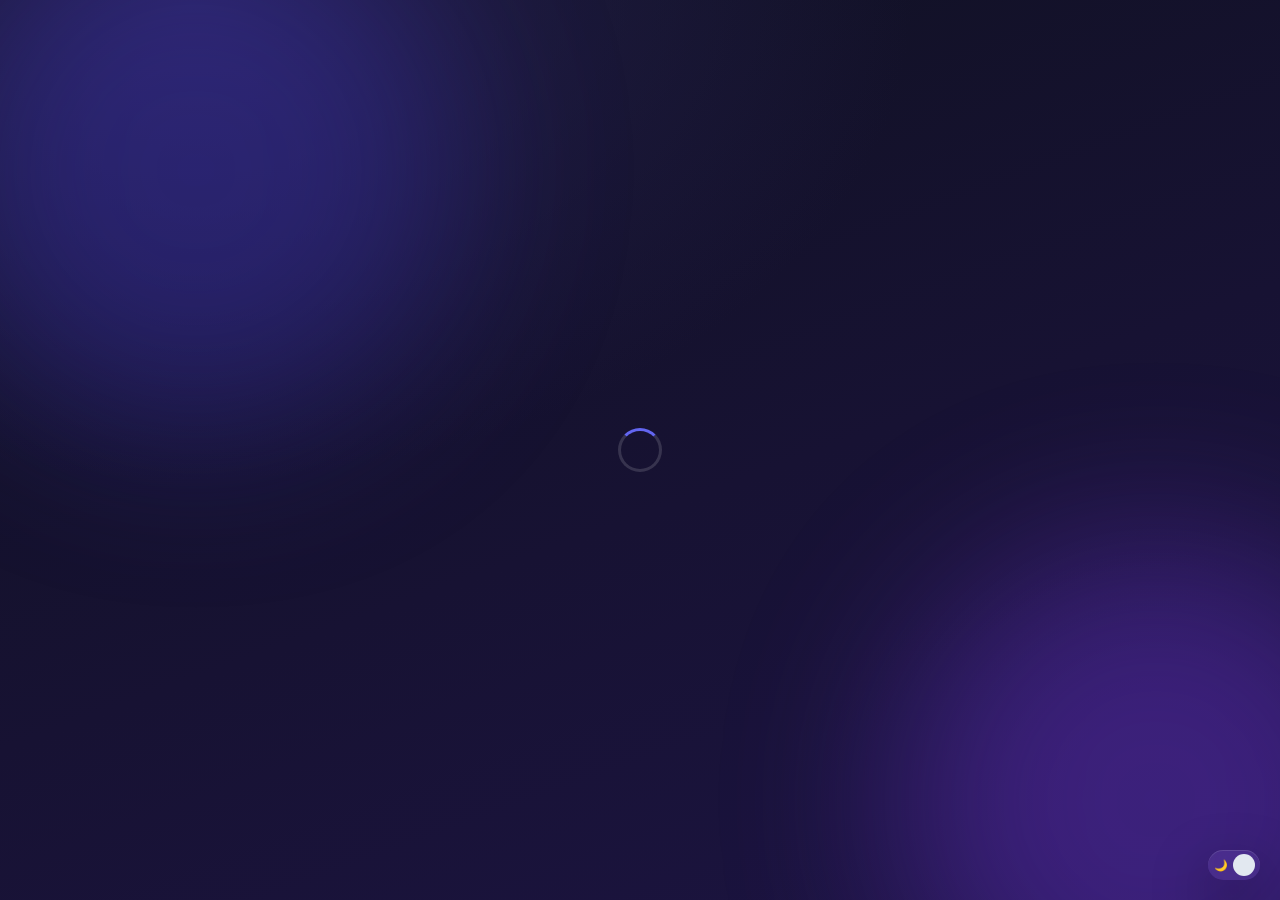
==== commit fe788c0b: "Split CSS into per-concern files, add toast notifications, loading screen, and app icon Replaces ale" ====
--- a/SpotifyToYoutube/index.html
+++ b/SpotifyToYoutube/index.html
@@ -5,547 +5,16 @@
     <meta http-equiv="X-UA-Compatible" content="IE=edge" />
     <meta name="viewport" content="width=device-width, initial-scale=1.0" />
     <title>Spotify to Youtube</title>
+    <link rel="icon" type="image/svg+xml" href="favicon.svg" />
 
-    <style>
-      /* ═══════════════════════ Design tokens ═══════════════════════
-         Default (no class on <html>) is the dark theme; html.light
-         overrides every token below for the light theme. Toggled by
-         initTheme()/toggleTheme() in ui.js. */
-      :root {
-        --accent: #6366f1;
-        --accent-2: #8b5cf6;
-        --accent-soft: rgba(99, 102, 241, 0.28);
-        --add-text: #c7d2fe;
-        --spotify: #1ed760;
-        --youtube: #ff3b30;
-
-        --text-primary: rgba(255, 255, 255, 0.94);
-        --text-secondary: rgba(255, 255, 255, 0.62);
-        --text-tertiary: rgba(255, 255, 255, 0.4);
-
-        --glass-bg: rgba(255, 255, 255, 0.07);
-        --glass-bg-strong: rgba(255, 255, 255, 0.1);
-        --glass-border: rgba(255, 255, 255, 0.14);
-        --glass-shadow: 0 24px 60px rgba(0, 0, 0, 0.45), inset 0 1px 0 rgba(255, 255, 255, 0.12);
-
-        --nav-bg: rgba(15, 16, 28, 0.55);
-        --input-bg: rgba(255, 255, 255, 0.06);
-        --success: #34d399;
-        --success-soft: rgba(52, 211, 153, 0.15);
-
-        --bg-gradient: radial-gradient(1200px 800px at 15% 0%, #241f4d 0%, transparent 60%),
-          radial-gradient(1000px 700px at 100% 100%, #1a1440 0%, transparent 55%),
-          linear-gradient(160deg, #0f1120 0%, #171233 55%, #1c1442 100%);
-
-        --glow-a: #4338ca;
-        --glow-b: #7c3aed;
-        --glow-opacity: 0.35;
-
-        --knob-bg: #e2e8f0;
-        --knob-x: 22px;
-
-        --motion: 0.45s cubic-bezier(0.22, 1, 0.36, 1);
-        --motion-fast: 0.2s ease;
-      }
-
-      html.light {
-        --accent-soft: rgba(99, 102, 241, 0.16);
-        --add-text: var(--accent);
-
-        --text-primary: rgba(20, 20, 30, 0.92);
-        --text-secondary: rgba(20, 20, 30, 0.58);
-        --text-tertiary: rgba(20, 20, 30, 0.38);
-
-        /* Darker/more-tinted than the original near-white pass — glass
-           cards were barely distinguishable from the page background. */
-        --glass-bg: rgba(255, 255, 255, 0.65);
-        --glass-bg-strong: rgba(255, 255, 255, 0.85);
-        --glass-border: rgba(30, 30, 60, 0.14);
-        --glass-shadow: 0 20px 50px rgba(30, 30, 60, 0.18), inset 0 1px 0 rgba(255, 255, 255, 0.8);
-
-        --nav-bg: rgba(255, 255, 255, 0.68);
-        --input-bg: rgba(30, 30, 60, 0.055);
-        --success: #059669;
-        --success-soft: rgba(5, 150, 105, 0.1);
-
-        --bg-gradient: radial-gradient(1200px 800px at 15% 0%, #dde1fa 0%, transparent 60%),
-          radial-gradient(1000px 700px at 100% 100%, #ece0fa 0%, transparent 55%),
-          linear-gradient(160deg, #e8ebf6 0%, #dcdff2 55%, #dad3ee 100%);
-
-        --glow-a: #a5b4fc;
-        --glow-b: #f0abfc;
-        --glow-opacity: 0.45;
-
-        --knob-bg: #1e1b4b;
-        --knob-x: 0px;
-      }
-
-      @keyframes floatGlow {
-        0%, 100% { transform: translate(0, 0) scale(1); }
-        50%      { transform: translate(2%, -3%) scale(1.05); }
-      }
-
-      @keyframes spin {
-        to { transform: rotate(360deg); }
-      }
-
-      /* Ring spinner shown on the Initiate button while the library loads.
-         Uses currentColor so it reads correctly against whatever text color
-         the button currently has (disabled/enabled both apply). */
-      .spinner {
-        display: inline-block;
-        width: 16px;
-        height: 16px;
-        border: 2.5px solid currentColor;
-        border-right-color: transparent;
-        border-radius: 50%;
-        opacity: 0.85;
-        vertical-align: middle;
-        animation: spin 0.7s linear infinite;
-      }
-
-      * { box-sizing: border-box; }
-
-      html, body { margin: 0; }
-
-      body {
-        position: relative;
-        min-height: 100vh;
-        background: var(--bg-gradient);
-        font-family: -apple-system, BlinkMacSystemFont, 'SF Pro Display', 'SF Pro Text', system-ui, sans-serif;
-        color: var(--text-primary);
-        transition: background var(--motion);
-        overflow-x: hidden;
-      }
-
-      button, input, select { font-family: inherit; }
-
-      button:not(:disabled) { cursor: pointer; transition: transform var(--motion-fast); }
-      button:hover:not(:disabled) { transform: translateY(-1px); }
-      button:active:not(:disabled) { transform: translateY(0); }
-
-      /* ── Glass surface recipe — applied via class="glass ..." ── */
-      .glass {
-        background: var(--glass-bg);
-        backdrop-filter: blur(28px) saturate(160%);
-        -webkit-backdrop-filter: blur(28px) saturate(160%);
-        border: 1px solid var(--glass-border);
-        box-shadow: var(--glass-shadow);
-      }
-
-      /* ── Ambient decorative glow blobs ── */
-      .glow {
-        position: fixed;
-        width: 520px;
-        height: 520px;
-        border-radius: 50%;
-        filter: blur(90px);
-        opacity: var(--glow-opacity);
-        pointer-events: none;
-        animation: floatGlow 14s ease-in-out infinite;
-        z-index: 0;
-      }
-      .glow-a { top: -10%; left: -5%; background: var(--glow-a); }
-      .glow-b { top: 60%; left: 70%; background: var(--glow-b); animation-delay: -7s; }
-
-      /* ── Theme toggle: always visible, independent of which screen shows ── */
-      .theme-toggle {
-        position: fixed;
-        bottom: 20px;
-        right: 20px;
-        z-index: 50;
-        width: 52px;
-        height: 30px;
-        border-radius: 999px;
-        padding: 3px;
-        border: none;
-      }
-      .theme-knob {
-        width: 22px;
-        height: 22px;
-        border-radius: 50%;
-        background: var(--knob-bg);
-        transform: translateX(var(--knob-x));
-        transition: transform var(--motion-fast), background-color var(--motion-fast);
-      }
-      /* Icon sits in whichever side of the track the knob has vacated —
-         moon on the left in dark mode (knob slid right), sun on the right
-         in light mode (knob slid left). */
-      .theme-toggle::before {
-        content: "🌙";
-        position: absolute;
-        left: 6px;
-        top: 50%;
-        transform: translateY(-50%);
-        font-size: 11px;
-        line-height: 1;
-        pointer-events: none;
-      }
-      html.light .theme-toggle::before {
-        content: "☀️";
-        left: auto;
-        right: 6px;
-      }
-
-      /* ── Screen crossfade: auth screen <-> app screen ── */
-      #authSection, #appScreen { transition: opacity 0.25s ease; }
-      .fade-hidden { opacity: 0; }
-
-      /* ── Auth screen ── */
-      #authSection {
-        min-height: 100vh;
-        display: flex;
-        align-items: center;
-        justify-content: center;
-        padding: 32px;
-        position: relative;
-        z-index: 1;
-      }
-
-      .auth-card { width: 440px; max-width: 100%; border-radius: 32px; padding: 40px 36px; }
-
-      .auth-heading { text-align: center; margin-bottom: 28px; }
-      .auth-heading h1 {
-        font-size: 26px;
-        font-weight: 700;
-        letter-spacing: -0.02em;
-        color: var(--text-primary);
-        margin: 0;
-      }
-      .auth-heading p { font-size: 15px; margin: 6px 0 0; color: var(--text-secondary); }
-
-      /* Direction segmented control */
-      .direction-seg {
-        position: relative;
-        display: flex;
-        align-items: center;
-        justify-content: center;
-        background: var(--input-bg);
-        border: 1px solid var(--glass-border);
-        border-radius: 16px;
-        padding: 5px;
-        margin-bottom: 28px;
-      }
-      .direction-indicator {
-        position: absolute;
-        top: 5px;
-        bottom: 5px;
-        left: 5px;
-        width: calc(50% - 15px);
-        background: var(--accent-soft);
-        border: 1px solid var(--accent);
-        border-radius: 12px;
-        transform: translateX(0%);
-        transition: transform var(--motion);
-        z-index: 0;
-      }
-      .direction-indicator.is-youtube { transform: translateX(calc(100% + 20px)); }
-      .direction-btn {
-        position: relative;
-        z-index: 1;
-        flex: 1;
-        display: flex;
-        align-items: center;
-        justify-content: center;
-        gap: 8px;
-        border: none;
-        background: none;
-        padding: 10px 14px;
-        font-size: 14px;
-        font-weight: 600;
-        color: var(--text-primary);
-        border-radius: 12px;
-      }
-      .direction-btn:disabled { cursor: default; }
-      .direction-arrow {
-        width: 20px;
-        display: flex;
-        align-items: center;
-        justify-content: center;
-        color: var(--text-tertiary);
-        font-size: 14px;
-        z-index: 2;
-        transition: transform var(--motion);
-      }
-      /* Arrow always points from source to destination — flips to point
-         back at Spotify once Youtube is the selected source. */
-      .direction-arrow.is-youtube { transform: rotate(180deg); }
-      .direction-dot { width: 8px; height: 8px; border-radius: 50%; display: inline-block; }
-      .direction-dot.spotify { background: var(--spotify); }
-      .direction-dot.youtube { background: var(--youtube); }
-
-      /* Connect rows */
-      .connect-list { display: flex; flex-direction: column; gap: 12px; margin-bottom: 24px; }
-      .connect-row {
-        display: flex;
-        align-items: center;
-        justify-content: space-between;
-        border-radius: 18px;
-        padding: 14px 16px;
-      }
-      .connect-row-left { display: flex; align-items: center; gap: 12px; }
-      .service-icon {
-        width: 38px;
-        height: 38px;
-        border-radius: 12px;
-        display: flex;
-        align-items: center;
-        justify-content: center;
-        color: #fff;
-        font-weight: 700;
-        font-size: 15px;
-        flex-shrink: 0;
-      }
-      .service-icon.spotify { background: var(--spotify); box-shadow: 0 6px 16px rgba(30, 215, 96, 0.33); }
-      .service-icon.youtube { background: var(--youtube); box-shadow: 0 6px 16px rgba(255, 59, 48, 0.33); }
-      .connect-label-name { font-size: 15px; font-weight: 600; color: var(--text-primary); }
-      .connect-btn {
-        border: none;
-        padding: 8px 16px;
-        border-radius: 999px;
-        font-size: 13px;
-        font-weight: 600;
-        color: #fff;
-        transition: transform var(--motion-fast), opacity var(--motion-fast),
-                    background-color var(--motion-fast), color var(--motion-fast);
-      }
-      .connect-btn.spotify { background: var(--spotify); }
-      .connect-btn.youtube { background: var(--youtube); }
-      .connect-btn:disabled {
-        cursor: default;
-        opacity: 0.7;
-        background: var(--glass-bg-strong);
-        color: var(--text-tertiary);
-      }
-
-      /* Initiate button */
-      .initiate-btn {
-        width: 100%;
-        border: none;
-        padding: 15px;
-        border-radius: 16px;
-        font-size: 15px;
-        font-weight: 700;
-        letter-spacing: -0.01em;
-        cursor: default;
-        color: var(--text-secondary);
-        background: var(--glass-bg-strong);
-        box-shadow: none;
-        opacity: 0.85;
-        transition: color var(--motion-fast), background var(--motion-fast),
-                    box-shadow var(--motion-fast), opacity var(--motion-fast);
-      }
-      .initiate-btn:not(:disabled) {
-        color: #fff;
-        background: linear-gradient(135deg, var(--accent), var(--accent-2));
-        box-shadow: 0 12px 30px var(--accent-soft);
-        opacity: 1;
-      }
-
-      /* ── App screen ── */
-      #appScreen { display: none; flex-direction: column; width: 100%; min-height: 100vh; position: relative; z-index: 1; }
-
-      #topBar {
-        position: sticky;
-        top: 0;
-        z-index: 10;
-        background: var(--nav-bg);
-        display: flex;
-        align-items: center;
-        justify-content: space-between;
-        padding: 16px 28px;
-        border-radius: 0;
-      }
-      .nav-dot { width: 10px; height: 10px; border-radius: 50%; background: linear-gradient(135deg, var(--accent), #ec4899); }
-      .brand { font-size: 16px; font-weight: 700; letter-spacing: -0.01em; color: var(--text-primary); }
-      .logout-btn {
-        border: 1px solid var(--glass-border);
-        background: var(--glass-bg);
-        color: var(--text-primary);
-        padding: 8px 16px;
-        border-radius: 999px;
-        font-size: 12.5px;
-        font-weight: 600;
-        transition: color var(--motion-fast), border-color var(--motion-fast), background-color var(--motion-fast);
-      }
-      .logout-btn:hover {
-        color: #ef4444;
-        border-color: #ef4444;
-        background: rgba(239, 68, 68, 0.15);
-      }
-
-      #filterBar {
-        display: flex;
-        align-items: center;
-        justify-content: space-between;
-        gap: 16px;
-        flex-wrap: wrap;
-        padding: 16px 28px;
-        border-bottom: 1px solid var(--glass-border);
-      }
-      .pill-select {
-        appearance: none;
-        -webkit-appearance: none;
-        -moz-appearance: none;
-        border-radius: 999px;
-        padding: 8px 30px 8px 14px;
-        font-size: 12.5px;
-        color: var(--text-primary);
-        border: 1px solid var(--glass-border);
-        background-image: url("data:image/svg+xml,%3Csvg xmlns='http://www.w3.org/2000/svg' width='10' height='6' viewBox='0 0 10 6'%3E%3Cpath d='M1 1l4 4 4-4' stroke='rgba(255,255,255,0.5)' stroke-width='1.5' fill='none' stroke-linecap='round' stroke-linejoin='round'/%3E%3C/svg%3E");
-        background-repeat: no-repeat;
-        background-position: right 14px center;
-        /* Options render in the OS's native popup, which is light regardless
-           of app theme — force readable dark-on-light text there instead of
-           inheriting --text-primary (white in dark mode = invisible). */
-        color-scheme: light;
-      }
-      .pill-select option { color: #16161f; background: #fff; }
-      html.light .pill-select {
-        background-image: url("data:image/svg+xml,%3Csvg xmlns='http://www.w3.org/2000/svg' width='10' height='6' viewBox='0 0 10 6'%3E%3Cpath d='M1 1l4 4 4-4' stroke='rgba(20,20,30,0.5)' stroke-width='1.5' fill='none' stroke-linecap='round' stroke-linejoin='round'/%3E%3C/svg%3E");
-      }
-      .search-wrap {
-        display: flex;
-        align-items: center;
-        gap: 8px;
-        border-radius: 999px;
-        padding: 8px 16px;
-        width: 280px;
-        max-width: 100%;
-      }
-      .search-icon { position: relative; width: 14px; height: 14px; flex-shrink: 0; }
-      .search-icon-circle {
-        position: absolute;
-        top: 0;
-        left: 0;
-        width: 9px;
-        height: 9px;
-        border-radius: 50%;
-        border: 1.5px solid var(--text-tertiary);
-      }
-      .search-icon-handle {
-        position: absolute;
-        bottom: 0;
-        right: 0;
-        width: 6px;
-        height: 1.5px;
-        background: var(--text-tertiary);
-        transform: rotate(45deg);
-        transform-origin: right;
-      }
-      .search-input {
-        border: none;
-        background: none;
-        outline: none;
-        font-size: 13px;
-        color: var(--text-primary);
-        flex: 1;
-        min-width: 0;
-      }
-
-      #mainDiv { flex: 1; display: flex; flex-direction: column; align-items: center; padding: 28px 24px 60px; }
-
-      .song-list {
-        width: 100%;
-        max-width: 880px;
-        display: flex;
-        flex-direction: column;
-        gap: 10px;
-        transition: opacity 0.2s ease;
-      }
-
-      .song-row {
-        display: flex;
-        align-items: center;
-        justify-content: space-between;
-        border-radius: 18px;
-        padding: 12px 18px;
-        gap: 12px;
-        transition: transform var(--motion-fast), background var(--motion-fast), opacity var(--motion-fast);
-      }
-      .song-row-left { display: flex; align-items: center; gap: 14px; min-width: 0; }
-      .song-art { width: 46px; height: 46px; border-radius: 12px; flex-shrink: 0; object-fit: cover; display: block; }
-      .song-info { min-width: 0; }
-      .song-name, .song-meta {
-        white-space: nowrap;
-        overflow: hidden;
-        text-overflow: ellipsis;
-        max-width: 260px;
-      }
-      .song-name { font-size: 14.5px; font-weight: 600; color: var(--text-primary); }
-      .song-meta { font-size: 13px; color: var(--text-secondary); }
-
-      .song-row-right { display: flex; align-items: center; gap: 16px; flex-shrink: 0; }
-      .playlist-tag {
-        font-size: 11.5px;
-        font-weight: 600;
-        color: var(--text-secondary);
-        background: var(--input-bg);
-        border: 1px solid var(--glass-border);
-        padding: 4px 10px;
-        border-radius: 999px;
-        white-space: nowrap;
-      }
-
-      .add-btn {
-        border: 1px solid var(--accent);
-        background: var(--accent-soft);
-        color: var(--add-text);
-        padding: 7px 16px;
-        border-radius: 999px;
-        font-size: 12.5px;
-        font-weight: 600;
-      }
-
-      .added-actions { display: flex; align-items: center; gap: 10px; }
-      .added-pill {
-        font-size: 12px;
-        font-weight: 600;
-        color: var(--success);
-        background: var(--success-soft);
-        padding: 6px 14px;
-        border-radius: 999px;
-      }
-      .view-match-link { font-size: 12px; color: var(--accent); text-decoration: none; font-weight: 600; }
-      .research-btn { border: none; background: none; font-size: 12px; color: var(--text-tertiary); text-decoration: underline; padding: 0; }
-
-      .empty-state { text-align: center; padding: 40px 0; color: var(--text-tertiary); font-size: 14px; }
-
-      .page-nav { display: flex; align-items: center; gap: 14px; margin-top: 22px; }
-      .page-nav-btn {
-        border: 1px solid var(--glass-border);
-        background: var(--glass-bg);
-        color: var(--text-primary);
-        padding: 8px 16px;
-        border-radius: 999px;
-        font-size: 12.5px;
-        font-weight: 600;
-        transition: color var(--motion-fast), opacity var(--motion-fast);
-      }
-      .page-nav-btn:disabled { cursor: default; opacity: 0.45; color: var(--text-tertiary); }
-      .page-label { font-size: 12.5px; color: var(--text-tertiary); }
-
-      .footer-actions { display: flex; align-items: center; gap: 12px; margin-top: 26px; }
-      .back-to-top-btn {
-        border: 1px solid var(--glass-border);
-        background: var(--glass-bg);
-        color: var(--text-primary);
-        padding: 12px 22px;
-        border-radius: 999px;
-        font-size: 13.5px;
-        font-weight: 600;
-      }
-      .add-all-btn {
-        border: none;
-        background: linear-gradient(135deg, var(--accent), var(--accent-2));
-        color: #fff;
-        padding: 12px 26px;
-        border-radius: 999px;
-        font-size: 13.5px;
-        font-weight: 700;
-        box-shadow: 0 12px 30px var(--accent-soft);
-      }
-    </style>
+    <!-- Split by concern, same as the js/ modules: tokens (theme variables),
+         base (reset + chrome shared by both screens), then one file per screen. -->
+    <link rel="stylesheet" href="css/tokens.css" />
+    <link rel="stylesheet" href="css/base.css" />
+    <link rel="stylesheet" href="css/loading-screen.css" />
+    <link rel="stylesheet" href="css/auth-screen.css" />
+    <link rel="stylesheet" href="css/app-screen.css" />
+    <link rel="stylesheet" href="css/toast.css" />
   </head>
 
   <body>
@@ -558,10 +27,27 @@
       <div id="themeKnob" class="theme-knob"></div>
     </button>
 
+    <!-- Toasts — always available regardless of which screen shows -->
+    <div id="toastContainer" class="toast-container"></div>
+
+    <!-- Shown by default (see css/loading-screen.css) until app.js determines
+         whether to land on the auth screen or skip straight to the app
+         screen — avoids ever flashing the auth screen for an already-signed-in
+         user while tokens/library are being checked/restored. -->
+    <div id="loadingScreen">
+      <div class="loading-spinner"></div>
+      <p id="loadingTimeoutMsg" class="loading-timeout-msg">
+        Loading taking too much time?
+        <a href="#" id="loadingTimeoutLink" class="loading-timeout-link">Press here</a>
+        to go back to main page.
+      </p>
+    </div>
+
     <!-- Step 1: Connect accounts (hidden after Initiate is clicked) -->
     <div id="authSection">
       <div class="glass auth-card">
         <div class="auth-heading">
+          <img src="favicon.svg" alt="" class="app-icon app-icon-auth" />
           <h1>Move your music</h1>
           <p>Connect both accounts, then transfer your library in one tap.</p>
         </div>
@@ -608,7 +94,7 @@
     <div id="appScreen">
       <div id="topBar">
         <div style="display:flex; align-items:center; gap:10px;">
-          <div class="nav-dot"></div>
+          <img src="favicon.svg" alt="" class="app-icon app-icon-nav" />
           <span id="brandText" class="brand">Spotify to Youtube</span>
         </div>
         <button id="logoutBtn" class="logout-btn">Log out</button>
--- a/SpotifyToYoutube/css/tokens.css
+++ b/SpotifyToYoutube/css/tokens.css
@@ -0,0 +1,72 @@
+/* ═══════════════════════ Design tokens ═══════════════════════
+   Default (no class on <html>) is the dark theme; html.light
+   overrides every token below for the light theme. Toggled by
+   initTheme()/toggleTheme() in ui.js. */
+:root {
+  --accent: #6366f1;
+  --accent-2: #8b5cf6;
+  --accent-soft: rgba(99, 102, 241, 0.28);
+  --add-text: #c7d2fe;
+  --spotify: #1ed760;
+  --youtube: #ff3b30;
+
+  --text-primary: rgba(255, 255, 255, 0.94);
+  --text-secondary: rgba(255, 255, 255, 0.62);
+  --text-tertiary: rgba(255, 255, 255, 0.4);
+
+  --glass-bg: rgba(255, 255, 255, 0.07);
+  --glass-bg-strong: rgba(255, 255, 255, 0.1);
+  --glass-border: rgba(255, 255, 255, 0.14);
+  --glass-shadow: 0 24px 60px rgba(0, 0, 0, 0.45), inset 0 1px 0 rgba(255, 255, 255, 0.12);
+
+  --nav-bg: rgba(15, 16, 28, 0.55);
+  --input-bg: rgba(255, 255, 255, 0.06);
+  --success: #34d399;
+  --success-soft: rgba(52, 211, 153, 0.15);
+
+  --bg-gradient: radial-gradient(1200px 800px at 15% 0%, #241f4d 0%, transparent 60%),
+    radial-gradient(1000px 700px at 100% 100%, #1a1440 0%, transparent 55%),
+    linear-gradient(160deg, #0f1120 0%, #171233 55%, #1c1442 100%);
+
+  --glow-a: #4338ca;
+  --glow-b: #7c3aed;
+  --glow-opacity: 0.35;
+
+  --knob-bg: #e2e8f0;
+  --knob-x: 22px;
+
+  --motion: 0.45s cubic-bezier(0.22, 1, 0.36, 1);
+  --motion-fast: 0.2s ease;
+}
+
+html.light {
+  --accent-soft: rgba(99, 102, 241, 0.16);
+  --add-text: var(--accent);
+
+  --text-primary: rgba(20, 20, 30, 0.92);
+  --text-secondary: rgba(20, 20, 30, 0.58);
+  --text-tertiary: rgba(20, 20, 30, 0.38);
+
+  /* Darker/more-tinted than the original near-white pass — glass
+     cards were barely distinguishable from the page background. */
+  --glass-bg: rgba(255, 255, 255, 0.65);
+  --glass-bg-strong: rgba(255, 255, 255, 0.85);
+  --glass-border: rgba(30, 30, 60, 0.14);
+  --glass-shadow: 0 20px 50px rgba(30, 30, 60, 0.18), inset 0 1px 0 rgba(255, 255, 255, 0.8);
+
+  --nav-bg: rgba(255, 255, 255, 0.68);
+  --input-bg: rgba(30, 30, 60, 0.055);
+  --success: #059669;
+  --success-soft: rgba(5, 150, 105, 0.1);
+
+  --bg-gradient: radial-gradient(1200px 800px at 15% 0%, #dde1fa 0%, transparent 60%),
+    radial-gradient(1000px 700px at 100% 100%, #ece0fa 0%, transparent 55%),
+    linear-gradient(160deg, #e8ebf6 0%, #dcdff2 55%, #dad3ee 100%);
+
+  --glow-a: #a5b4fc;
+  --glow-b: #f0abfc;
+  --glow-opacity: 0.45;
+
+  --knob-bg: #1e1b4b;
+  --knob-x: 0px;
+}
--- a/SpotifyToYoutube/css/base.css
+++ b/SpotifyToYoutube/css/base.css
@@ -0,0 +1,122 @@
+/* Global reset, keyframes, and chrome shared by both screens (glass
+   recipe, ambient glow blobs, theme toggle, spinner, screen crossfade
+   mechanism). Screen-specific rules live in auth-screen.css / app-screen.css. */
+
+@keyframes floatGlow {
+  0%, 100% { transform: translate(0, 0) scale(1); }
+  50%      { transform: translate(2%, -3%) scale(1.05); }
+}
+
+@keyframes spin {
+  to { transform: rotate(360deg); }
+}
+
+/* Ring spinner shown on the Initiate button while the library loads.
+   Uses currentColor so it reads correctly against whatever text color
+   the button currently has (disabled/enabled both apply). */
+.spinner {
+  display: inline-block;
+  width: 16px;
+  height: 16px;
+  border: 2.5px solid currentColor;
+  border-right-color: transparent;
+  border-radius: 50%;
+  opacity: 0.85;
+  vertical-align: middle;
+  animation: spin 0.7s linear infinite;
+}
+
+* { box-sizing: border-box; }
+
+html, body { margin: 0; }
+
+body {
+  position: relative;
+  min-height: 100vh;
+  background: var(--bg-gradient);
+  font-family: -apple-system, BlinkMacSystemFont, 'SF Pro Display', 'SF Pro Text', system-ui, sans-serif;
+  color: var(--text-primary);
+  transition: background var(--motion);
+  overflow-x: hidden;
+}
+
+button, input, select { font-family: inherit; }
+
+button:not(:disabled) { cursor: pointer; transition: transform var(--motion-fast); }
+button:hover:not(:disabled) { transform: translateY(-1px); }
+button:active:not(:disabled) { transform: translateY(0); }
+
+/* ── Glass surface recipe — applied via class="glass ..." ── */
+.glass {
+  background: var(--glass-bg);
+  backdrop-filter: blur(28px) saturate(160%);
+  -webkit-backdrop-filter: blur(28px) saturate(160%);
+  border: 1px solid var(--glass-border);
+  box-shadow: var(--glass-shadow);
+}
+
+/* ── App icon: the favicon.svg badge reused at two sizes — a larger mark
+   above the auth card's heading, a small one in the topbar. It's an opaque
+   gradient badge (not theme-dependent), so one file/rule set covers both
+   light and dark mode without separate variants. ── */
+.app-icon { display: block; border-radius: 22%; }
+.app-icon-auth { width: 56px; height: 56px; margin: 0 auto 14px; box-shadow: 0 10px 24px var(--accent-soft); }
+.app-icon-nav { width: 22px; height: 22px; }
+
+/* ── Ambient decorative glow blobs ── */
+.glow {
+  position: fixed;
+  width: 520px;
+  height: 520px;
+  border-radius: 50%;
+  filter: blur(90px);
+  opacity: var(--glow-opacity);
+  pointer-events: none;
+  animation: floatGlow 14s ease-in-out infinite;
+  z-index: 0;
+}
+.glow-a { top: -10%; left: -5%; background: var(--glow-a); }
+.glow-b { top: 60%; left: 70%; background: var(--glow-b); animation-delay: -7s; }
+
+/* ── Theme toggle: always visible, independent of which screen shows ── */
+.theme-toggle {
+  position: fixed;
+  bottom: 20px;
+  right: 20px;
+  z-index: 50;
+  width: 52px;
+  height: 30px;
+  border-radius: 999px;
+  padding: 3px;
+  border: none;
+}
+.theme-knob {
+  width: 22px;
+  height: 22px;
+  border-radius: 50%;
+  background: var(--knob-bg);
+  transform: translateX(var(--knob-x));
+  transition: transform var(--motion-fast), background-color var(--motion-fast);
+}
+/* Icon sits in whichever side of the track the knob has vacated —
+   moon on the left in dark mode (knob slid right), sun on the right
+   in light mode (knob slid left). */
+.theme-toggle::before {
+  content: "🌙";
+  position: absolute;
+  left: 6px;
+  top: 50%;
+  transform: translateY(-50%);
+  font-size: 11px;
+  line-height: 1;
+  pointer-events: none;
+}
+html.light .theme-toggle::before {
+  content: "☀️";
+  left: auto;
+  right: 6px;
+}
+
+/* ── Screen crossfade: loading screen -> auth screen <-> app screen ── */
+#loadingScreen, #authSection, #appScreen { transition: opacity 0.25s ease; }
+.fade-hidden { opacity: 0; }
--- a/SpotifyToYoutube/css/loading-screen.css
+++ b/SpotifyToYoutube/css/loading-screen.css
@@ -0,0 +1,47 @@
+/* Loading screen: the default-visible screen on page load, shown until
+   app.js has determined whether to land on the auth screen or (for an
+   already-connected user) skip straight to the app screen. Prevents ever
+   flashing the auth/login screen for a split second while that decision —
+   restoring tokens, checking a cached library snapshot — is still in flight. */
+
+#loadingScreen {
+  display: flex;
+  flex-direction: column;
+  align-items: center;
+  justify-content: center;
+  gap: 20px;
+  min-height: 100vh;
+  padding: 32px;
+  position: relative;
+  z-index: 1;
+  text-align: center;
+}
+
+.loading-spinner {
+  width: 44px;
+  height: 44px;
+  border: 3.5px solid var(--glass-border);
+  border-top-color: var(--accent);
+  border-radius: 50%;
+  animation: spin 0.8s linear infinite;
+}
+
+/* Hidden until either the loading-timeout fallback fires (see
+   startLoadingTimeout in ui.js) or a startup error is caught — gives the
+   user an escape hatch if the app ever gets stuck loading. */
+.loading-timeout-msg {
+  display: none;
+  font-size: 13.5px;
+  color: var(--text-tertiary);
+  max-width: 320px;
+  line-height: 1.5;
+}
+
+.loading-timeout-msg.visible { display: block; }
+
+.loading-timeout-link {
+  color: var(--accent);
+  font-weight: 600;
+  text-decoration: underline;
+  cursor: pointer;
+}
--- a/SpotifyToYoutube/css/auth-screen.css
+++ b/SpotifyToYoutube/css/auth-screen.css
@@ -0,0 +1,155 @@
+/* Auth screen: connect-accounts card, the Spotify/Youtube source-direction
+   segmented control, connect rows, and the Initiate button. */
+
+#authSection {
+  /* Not shown by default — #loadingScreen is, until app.js decides whether
+     this or #appScreen is the right one to land on (see ui.js's goToScreen). */
+  display: none;
+  min-height: 100vh;
+  flex-direction: column;
+  align-items: center;
+  justify-content: center;
+  padding: 32px;
+  position: relative;
+  z-index: 1;
+}
+
+.auth-card { width: 440px; max-width: 100%; border-radius: 32px; padding: 40px 36px; }
+
+.auth-heading { text-align: center; margin-bottom: 28px; }
+.auth-heading h1 {
+  font-size: 26px;
+  font-weight: 700;
+  letter-spacing: -0.02em;
+  color: var(--text-primary);
+  margin: 0;
+}
+.auth-heading p { font-size: 15px; margin: 6px 0 0; color: var(--text-secondary); }
+
+/* Direction segmented control */
+.direction-seg {
+  position: relative;
+  display: flex;
+  align-items: center;
+  justify-content: center;
+  background: var(--input-bg);
+  border: 1px solid var(--glass-border);
+  border-radius: 16px;
+  padding: 5px;
+  margin-bottom: 28px;
+}
+.direction-indicator {
+  position: absolute;
+  top: 5px;
+  bottom: 5px;
+  left: 5px;
+  width: calc(50% - 15px);
+  background: var(--accent-soft);
+  border: 1px solid var(--accent);
+  border-radius: 12px;
+  transform: translateX(0%);
+  transition: transform var(--motion);
+  z-index: 0;
+}
+.direction-indicator.is-youtube { transform: translateX(calc(100% + 20px)); }
+.direction-btn {
+  position: relative;
+  z-index: 1;
+  flex: 1;
+  display: flex;
+  align-items: center;
+  justify-content: center;
+  gap: 8px;
+  border: none;
+  background: none;
+  padding: 10px 14px;
+  font-size: 14px;
+  font-weight: 600;
+  color: var(--text-primary);
+  border-radius: 12px;
+}
+.direction-btn:disabled { cursor: default; }
+.direction-arrow {
+  width: 20px;
+  display: flex;
+  align-items: center;
+  justify-content: center;
+  color: var(--text-tertiary);
+  font-size: 14px;
+  z-index: 2;
+  transition: transform var(--motion);
+}
+/* Arrow always points from source to destination — flips to point
+   back at Spotify once Youtube is the selected source. */
+.direction-arrow.is-youtube { transform: rotate(180deg); }
+.direction-dot { width: 8px; height: 8px; border-radius: 50%; display: inline-block; }
+.direction-dot.spotify { background: var(--spotify); }
+.direction-dot.youtube { background: var(--youtube); }
+
+/* Connect rows */
+.connect-list { display: flex; flex-direction: column; gap: 12px; margin-bottom: 24px; }
+.connect-row {
+  display: flex;
+  align-items: center;
+  justify-content: space-between;
+  border-radius: 18px;
+  padding: 14px 16px;
+}
+.connect-row-left { display: flex; align-items: center; gap: 12px; }
+.service-icon {
+  width: 38px;
+  height: 38px;
+  border-radius: 12px;
+  display: flex;
+  align-items: center;
+  justify-content: center;
+  color: #fff;
+  font-weight: 700;
+  font-size: 15px;
+  flex-shrink: 0;
+}
+.service-icon.spotify { background: var(--spotify); box-shadow: 0 6px 16px rgba(30, 215, 96, 0.33); }
+.service-icon.youtube { background: var(--youtube); box-shadow: 0 6px 16px rgba(255, 59, 48, 0.33); }
+.connect-label-name { font-size: 15px; font-weight: 600; color: var(--text-primary); }
+.connect-btn {
+  border: none;
+  padding: 8px 16px;
+  border-radius: 999px;
+  font-size: 13px;
+  font-weight: 600;
+  color: #fff;
+  transition: transform var(--motion-fast), opacity var(--motion-fast),
+              background-color var(--motion-fast), color var(--motion-fast);
+}
+.connect-btn.spotify { background: var(--spotify); }
+.connect-btn.youtube { background: var(--youtube); }
+.connect-btn:disabled {
+  cursor: default;
+  opacity: 0.7;
+  background: var(--glass-bg-strong);
+  color: var(--text-tertiary);
+}
+
+/* Initiate button */
+.initiate-btn {
+  width: 100%;
+  border: none;
+  padding: 15px;
+  border-radius: 16px;
+  font-size: 15px;
+  font-weight: 700;
+  letter-spacing: -0.01em;
+  cursor: default;
+  color: var(--text-secondary);
+  background: var(--glass-bg-strong);
+  box-shadow: none;
+  opacity: 0.85;
+  transition: color var(--motion-fast), background var(--motion-fast),
+              box-shadow var(--motion-fast), opacity var(--motion-fast);
+}
+.initiate-btn:not(:disabled) {
+  color: #fff;
+  background: linear-gradient(135deg, var(--accent), var(--accent-2));
+  box-shadow: 0 12px 30px var(--accent-soft);
+  opacity: 1;
+}
--- a/SpotifyToYoutube/css/app-screen.css
+++ b/SpotifyToYoutube/css/app-screen.css
@@ -0,0 +1,204 @@
+/* App/library screen: top bar, filter bar, song list/rows, pagination,
+   and footer actions. */
+
+#appScreen { display: none; flex-direction: column; width: 100%; min-height: 100vh; position: relative; z-index: 1; }
+
+#topBar {
+  position: sticky;
+  top: 0;
+  z-index: 10;
+  background: var(--nav-bg);
+  display: flex;
+  align-items: center;
+  justify-content: space-between;
+  padding: 16px 28px;
+  border-radius: 0;
+}
+.brand { font-size: 16px; font-weight: 700; letter-spacing: -0.01em; color: var(--text-primary); }
+.logout-btn {
+  border: 1px solid var(--glass-border);
+  background: var(--glass-bg);
+  color: var(--text-primary);
+  padding: 8px 16px;
+  border-radius: 999px;
+  font-size: 12.5px;
+  font-weight: 600;
+  transition: color var(--motion-fast), border-color var(--motion-fast), background-color var(--motion-fast);
+}
+.logout-btn:hover {
+  color: #ef4444;
+  border-color: #ef4444;
+  background: rgba(239, 68, 68, 0.15);
+}
+
+#filterBar {
+  display: flex;
+  align-items: center;
+  justify-content: space-between;
+  gap: 16px;
+  flex-wrap: wrap;
+  padding: 16px 28px;
+  border-bottom: 1px solid var(--glass-border);
+}
+.pill-select {
+  appearance: none;
+  -webkit-appearance: none;
+  -moz-appearance: none;
+  border-radius: 999px;
+  padding: 8px 30px 8px 14px;
+  font-size: 12.5px;
+  color: var(--text-primary);
+  border: 1px solid var(--glass-border);
+  background-image: url("data:image/svg+xml,%3Csvg xmlns='http://www.w3.org/2000/svg' width='10' height='6' viewBox='0 0 10 6'%3E%3Cpath d='M1 1l4 4 4-4' stroke='rgba(255,255,255,0.5)' stroke-width='1.5' fill='none' stroke-linecap='round' stroke-linejoin='round'/%3E%3C/svg%3E");
+  background-repeat: no-repeat;
+  background-position: right 14px center;
+  /* Options render in the OS's native popup, which is light regardless
+     of app theme — force readable dark-on-light text there instead of
+     inheriting --text-primary (white in dark mode = invisible). */
+  color-scheme: light;
+}
+.pill-select option { color: #16161f; background: #fff; }
+html.light .pill-select {
+  background-image: url("data:image/svg+xml,%3Csvg xmlns='http://www.w3.org/2000/svg' width='10' height='6' viewBox='0 0 10 6'%3E%3Cpath d='M1 1l4 4 4-4' stroke='rgba(20,20,30,0.5)' stroke-width='1.5' fill='none' stroke-linecap='round' stroke-linejoin='round'/%3E%3C/svg%3E");
+}
+.search-wrap {
+  display: flex;
+  align-items: center;
+  gap: 8px;
+  border-radius: 999px;
+  padding: 8px 16px;
+  width: 280px;
+  max-width: 100%;
+}
+.search-icon { position: relative; width: 14px; height: 14px; flex-shrink: 0; }
+.search-icon-circle {
+  position: absolute;
+  top: 0;
+  left: 0;
+  width: 9px;
+  height: 9px;
+  border-radius: 50%;
+  border: 1.5px solid var(--text-tertiary);
+}
+.search-icon-handle {
+  position: absolute;
+  bottom: 0;
+  right: 0;
+  width: 6px;
+  height: 1.5px;
+  background: var(--text-tertiary);
+  transform: rotate(45deg);
+  transform-origin: right;
+}
+.search-input {
+  border: none;
+  background: none;
+  outline: none;
+  font-size: 13px;
+  color: var(--text-primary);
+  flex: 1;
+  min-width: 0;
+}
+
+#mainDiv { flex: 1; display: flex; flex-direction: column; align-items: center; padding: 28px 24px 60px; }
+
+.song-list {
+  width: 100%;
+  max-width: 880px;
+  display: flex;
+  flex-direction: column;
+  gap: 10px;
+  transition: opacity 0.2s ease;
+}
+
+.song-row {
+  display: flex;
+  align-items: center;
+  justify-content: space-between;
+  border-radius: 18px;
+  padding: 12px 18px;
+  gap: 12px;
+  transition: transform var(--motion-fast), background var(--motion-fast), opacity var(--motion-fast);
+}
+.song-row-left { display: flex; align-items: center; gap: 14px; min-width: 0; }
+.song-art { width: 46px; height: 46px; border-radius: 12px; flex-shrink: 0; object-fit: cover; display: block; }
+.song-info { min-width: 0; }
+.song-name, .song-meta {
+  white-space: nowrap;
+  overflow: hidden;
+  text-overflow: ellipsis;
+  max-width: 260px;
+}
+.song-name { font-size: 14.5px; font-weight: 600; color: var(--text-primary); }
+.song-meta { font-size: 13px; color: var(--text-secondary); }
+
+.song-row-right { display: flex; align-items: center; gap: 16px; flex-shrink: 0; }
+.playlist-tag {
+  font-size: 11.5px;
+  font-weight: 600;
+  color: var(--text-secondary);
+  background: var(--input-bg);
+  border: 1px solid var(--glass-border);
+  padding: 4px 10px;
+  border-radius: 999px;
+  white-space: nowrap;
+}
+
+.add-btn {
+  border: 1px solid var(--accent);
+  background: var(--accent-soft);
+  color: var(--add-text);
+  padding: 7px 16px;
+  border-radius: 999px;
+  font-size: 12.5px;
+  font-weight: 600;
+}
+
+.added-actions { display: flex; align-items: center; gap: 10px; }
+.added-pill {
+  font-size: 12px;
+  font-weight: 600;
+  color: var(--success);
+  background: var(--success-soft);
+  padding: 6px 14px;
+  border-radius: 999px;
+}
+.view-match-link { font-size: 12px; color: var(--accent); text-decoration: none; font-weight: 600; }
+.research-btn { border: none; background: none; font-size: 12px; color: var(--text-tertiary); text-decoration: underline; padding: 0; }
+
+.empty-state { text-align: center; padding: 40px 0; color: var(--text-tertiary); font-size: 14px; }
+
+.page-nav { display: flex; align-items: center; gap: 14px; margin-top: 22px; }
+.page-nav-btn {
+  border: 1px solid var(--glass-border);
+  background: var(--glass-bg);
+  color: var(--text-primary);
+  padding: 8px 16px;
+  border-radius: 999px;
+  font-size: 12.5px;
+  font-weight: 600;
+  transition: color var(--motion-fast), opacity var(--motion-fast);
+}
+.page-nav-btn:disabled { cursor: default; opacity: 0.45; color: var(--text-tertiary); }
+.page-label { font-size: 12.5px; color: var(--text-tertiary); }
+
+.footer-actions { display: flex; align-items: center; gap: 12px; margin-top: 26px; }
+.back-to-top-btn {
+  border: 1px solid var(--glass-border);
+  background: var(--glass-bg);
+  color: var(--text-primary);
+  padding: 12px 22px;
+  border-radius: 999px;
+  font-size: 13.5px;
+  font-weight: 600;
+}
+.add-all-btn {
+  border: none;
+  background: linear-gradient(135deg, var(--accent), var(--accent-2));
+  color: #fff;
+  padding: 12px 26px;
+  border-radius: 999px;
+  font-size: 13.5px;
+  font-weight: 700;
+  box-shadow: 0 12px 30px var(--accent-soft);
+}
--- a/SpotifyToYoutube/css/toast.css
+++ b/SpotifyToYoutube/css/toast.css
@@ -0,0 +1,101 @@
+/* Toast notifications — the non-blocking replacement for alert(), styled to
+   match the rest of the app's glass surfaces. Created/managed by js/toast.js. */
+
+.toast-container {
+  position: fixed;
+  bottom: 20px;
+  left: 20px;
+  z-index: 60;
+  display: flex;
+  flex-direction: column-reverse;
+  gap: 10px;
+  max-width: 340px;
+  pointer-events: none;
+}
+
+.toast {
+  display: flex;
+  align-items: center;
+  gap: 12px;
+  border-radius: 16px;
+  padding: 12px 14px;
+  animation: toastIn 0.25s ease;
+  transition: opacity 0.22s ease, transform 0.22s ease;
+  pointer-events: auto;
+}
+
+@keyframes toastIn {
+  from { opacity: 0; transform: translateY(8px); }
+  to   { opacity: 1; transform: translateY(0); }
+}
+
+/* Applied by toast.js right before removal, so the toast fades/slides out
+   instead of vanishing instantly — mirrors toastIn's motion in reverse. */
+.toast.toast-hiding {
+  opacity: 0;
+  transform: translateY(8px);
+}
+
+.toast-message {
+  font-size: 13px;
+  color: var(--text-primary);
+  flex: 1;
+  line-height: 1.4;
+}
+
+.toast-expiry {
+  position: relative;
+  width: 22px;
+  height: 22px;
+  flex-shrink: 0;
+}
+
+.toast-expiry-ring {
+  width: 22px;
+  height: 22px;
+  transform: rotate(-90deg);
+}
+
+.toast-expiry-track {
+  fill: none;
+  stroke: var(--glass-border);
+  stroke-width: 2;
+}
+
+/* Depletes clockwise from a full ring to empty over the toast's lifetime —
+   paused on hover (see .toast:hover below) so a hovered toast holds steady
+   instead of expiring while being read. */
+.toast-expiry-progress {
+  fill: none;
+  stroke: var(--accent);
+  stroke-width: 2;
+  stroke-dasharray: 62.8;
+  stroke-dashoffset: 0;
+  animation-name: toastCountdown;
+  animation-timing-function: linear;
+  animation-fill-mode: forwards;
+}
+
+@keyframes toastCountdown {
+  to { stroke-dashoffset: 62.8; }
+}
+
+.toast-close-x {
+  display: none;
+  position: absolute;
+  top: 0;
+  left: 0;
+  width: 22px;
+  height: 22px;
+  align-items: center;
+  justify-content: center;
+  font-size: 15px;
+  line-height: 1;
+  color: var(--text-secondary);
+  cursor: pointer;
+  border-radius: 50%;
+}
+
+.toast:hover .toast-expiry-progress { animation-play-state: paused; }
+.toast:hover .toast-expiry-ring { visibility: hidden; }
+.toast:hover .toast-close-x { display: flex; }
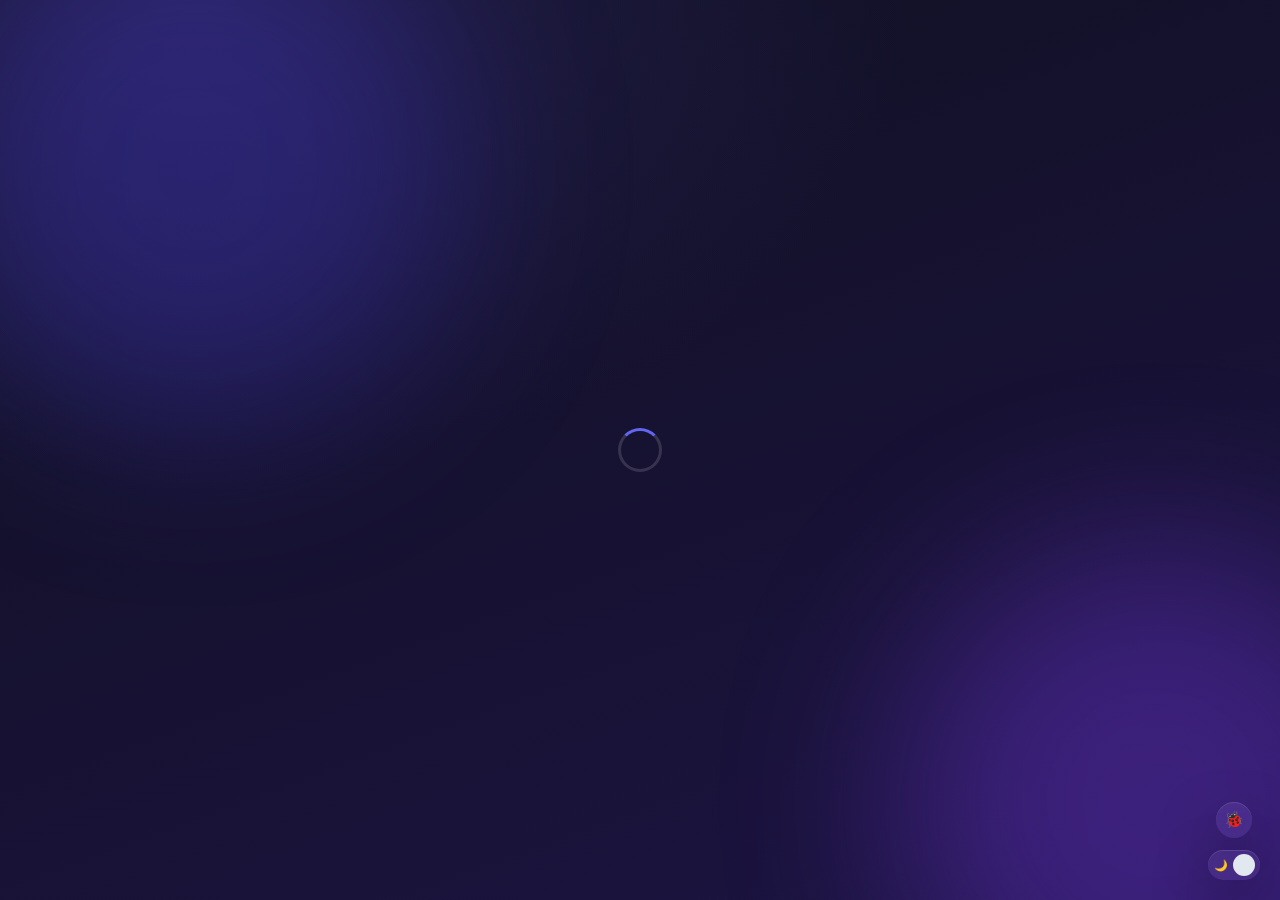
==== commit c5ffa38d: "Rebrand to Segue, add song status pills, and scope Add All to the current page Renames the app to Se" ====
--- a/SpotifyToYoutube/index.html
+++ b/SpotifyToYoutube/index.html
@@ -22,10 +22,13 @@
     <div class="glow glow-a"></div>
     <div class="glow glow-b"></div>
 
-    <!-- Theme toggle — always visible regardless of which screen shows -->
-    <button type="button" id="themeToggle" class="glass theme-toggle" aria-label="Toggle light/dark theme">
-      <div id="themeKnob" class="theme-knob"></div>
-    </button>
+    <!-- Floating bottom-right controls — always visible regardless of which screen shows -->
+    <div class="floating-controls">
+      <a href="mailto:javidmoradi0@gmail.com?subject=Segue%20Bug%20Report" id="reportBugBtn" class="glass bug-report-btn" aria-label="Report a bug" title="Report a bug">🐞</a>
+      <button type="button" id="themeToggle" class="glass theme-toggle" aria-label="Toggle light/dark theme">
+        <div id="themeKnob" class="theme-knob"></div>
+      </button>
+    </div>
 
     <!-- Toasts — always available regardless of which screen shows -->
     <div id="toastContainer" class="toast-container"></div>
@@ -47,7 +50,10 @@
     <div id="authSection">
       <div class="glass auth-card">
         <div class="auth-heading">
-          <img src="favicon.svg" alt="" class="app-icon app-icon-auth" />
+          <div class="brand-lockup">
+            <img src="favicon.svg" alt="" class="app-icon app-icon-brand" />
+            <span class="brand-wordmark">Segue</span>
+          </div>
           <h1>Move your music</h1>
           <p>Connect both accounts, then transfer your library in one tap.</p>
         </div>
@@ -111,7 +117,9 @@
             <option value="100" selected>100 / page</option>
             <option value="200">200 / page</option>
             <option value="all">All</option>
+            <option value="custom">Custom…</option>
           </select>
+          <input type="number" id="customPageSizeInput" class="glass pill-input" min="1" placeholder="e.g. 18" style="display:none;">
         </div>
         <div class="glass search-wrap">
           <div class="search-icon"><div class="search-icon-circle"></div><div class="search-icon-handle"></div></div>
--- a/SpotifyToYoutube/css/tokens.css
+++ b/SpotifyToYoutube/css/tokens.css
@@ -23,6 +23,10 @@
   --input-bg: rgba(255, 255, 255, 0.06);
   --success: #34d399;
   --success-soft: rgba(52, 211, 153, 0.15);
+  --warning: #fbbf24;
+  --warning-soft: rgba(251, 191, 36, 0.15);
+  --error: #f87171;
+  --error-soft: rgba(248, 113, 113, 0.15);
 
   --bg-gradient: radial-gradient(1200px 800px at 15% 0%, #241f4d 0%, transparent 60%),
     radial-gradient(1000px 700px at 100% 100%, #1a1440 0%, transparent 55%),
@@ -58,6 +62,10 @@
   --input-bg: rgba(30, 30, 60, 0.055);
   --success: #059669;
   --success-soft: rgba(5, 150, 105, 0.1);
+  --warning: #b45309;
+  --warning-soft: rgba(180, 83, 9, 0.12);
+  --error: #dc2626;
+  --error-soft: rgba(220, 38, 38, 0.1);
 
   --bg-gradient: radial-gradient(1200px 800px at 15% 0%, #dde1fa 0%, transparent 60%),
     radial-gradient(1000px 700px at 100% 100%, #ece0fa 0%, transparent 55%),
--- a/SpotifyToYoutube/css/base.css
+++ b/SpotifyToYoutube/css/base.css
@@ -60,7 +60,7 @@
    gradient badge (not theme-dependent), so one file/rule set covers both
    light and dark mode without separate variants. ── */
 .app-icon { display: block; border-radius: 22%; }
-.app-icon-auth { width: 56px; height: 56px; margin: 0 auto 14px; box-shadow: 0 10px 24px var(--accent-soft); }
+.app-icon-brand { width: 34px; height: 34px; box-shadow: 0 6px 14px var(--accent-soft); }
 .app-icon-nav { width: 22px; height: 22px; }
 
 /* ── Ambient decorative glow blobs ── */
@@ -78,12 +78,34 @@
 .glow-a { top: -10%; left: -5%; background: var(--glow-a); }
 .glow-b { top: 60%; left: 70%; background: var(--glow-b); animation-delay: -7s; }
 
-/* ── Theme toggle: always visible, independent of which screen shows ── */
-.theme-toggle {
+/* ── Floating bottom-right controls: bug report + theme toggle, stacked —
+   always visible, independent of which screen shows ── */
+.floating-controls {
   position: fixed;
   bottom: 20px;
   right: 20px;
   z-index: 50;
+  display: flex;
+  flex-direction: column;
+  align-items: center;
+  gap: 12px;
+}
+.bug-report-btn {
+  width: 36px;
+  height: 36px;
+  border-radius: 50%;
+  border: none;
+  display: flex;
+  align-items: center;
+  justify-content: center;
+  font-size: 16px;
+  line-height: 1;
+  text-decoration: none;
+  transition: transform var(--motion-fast);
+}
+.bug-report-btn:hover { transform: translateY(-1px); }
+
+.theme-toggle {
   width: 52px;
   height: 30px;
   border-radius: 999px;
--- a/SpotifyToYoutube/css/auth-screen.css
+++ b/SpotifyToYoutube/css/auth-screen.css
@@ -17,6 +17,19 @@
 .auth-card { width: 440px; max-width: 100%; border-radius: 32px; padding: 40px 36px; }
 
 .auth-heading { text-align: center; margin-bottom: 28px; }
+
+/* Icon + wordmark lockup — the app's brand name, shown once per session
+   right where a user first lands, above the "Move your music" tagline. */
+.brand-lockup { display: flex; align-items: center; justify-content: center; gap: 10px; margin-bottom: 16px; }
+.brand-wordmark {
+  font-size: 22px;
+  font-weight: 800;
+  letter-spacing: -0.02em;
+  background: linear-gradient(135deg, var(--accent), var(--accent-2));
+  -webkit-background-clip: text;
+  background-clip: text;
+  color: transparent;
+}
 .auth-heading h1 {
   font-size: 26px;
   font-weight: 700;
--- a/SpotifyToYoutube/css/app-screen.css
+++ b/SpotifyToYoutube/css/app-screen.css
@@ -61,6 +61,19 @@
 html.light .pill-select {
   background-image: url("data:image/svg+xml,%3Csvg xmlns='http://www.w3.org/2000/svg' width='10' height='6' viewBox='0 0 10 6'%3E%3Cpath d='M1 1l4 4 4-4' stroke='rgba(20,20,30,0.5)' stroke-width='1.5' fill='none' stroke-linecap='round' stroke-linejoin='round'/%3E%3C/svg%3E");
 }
+
+/* Custom page-size input — shown only when "Custom…" is selected in
+   #pageSizeFilter (see app.js). */
+.pill-input {
+  border-radius: 999px;
+  padding: 8px 14px;
+  font-size: 12.5px;
+  color: var(--text-primary);
+  border: 1px solid var(--glass-border);
+  background: var(--input-bg);
+  width: 84px;
+}
+.pill-input::placeholder { color: var(--text-tertiary); }
 .search-wrap {
   display: flex;
   align-items: center;
@@ -111,6 +124,19 @@
   transition: opacity 0.2s ease;
 }
 
+/* Wraps each song-row card with its position number, kept outside the
+   card's own glass background rather than inside its padding. */
+.song-row-wrap { display: flex; align-items: center; gap: 10px; }
+.song-index {
+  width: 26px;
+  flex-shrink: 0;
+  text-align: right;
+  font-size: 12px;
+  font-weight: 600;
+  color: var(--text-tertiary);
+  font-variant-numeric: tabular-nums;
+}
+
 .song-row {
   display: flex;
   align-items: center;
@@ -118,6 +144,8 @@
   border-radius: 18px;
   padding: 12px 18px;
   gap: 12px;
+  flex: 1;
+  min-width: 0;
   transition: transform var(--motion-fast), background var(--motion-fast), opacity var(--motion-fast);
 }
 .song-row-left { display: flex; align-items: center; gap: 14px; min-width: 0; }
@@ -155,16 +183,30 @@
 }
 
 .added-actions { display: flex; align-items: center; gap: 10px; }
-.added-pill {
+
+/* One pill style, recolored per outcome so a long list (especially after
+   "Add all") is scannable at a glance instead of every row reading identically
+   regardless of what actually happened. */
+.status-pill {
+  display: inline-flex;
+  align-items: center;
+  gap: 5px;
   font-size: 12px;
   font-weight: 600;
-  color: var(--success);
-  background: var(--success-soft);
   padding: 6px 14px;
   border-radius: 999px;
-}
+  white-space: nowrap;
+}
+.status-icon { font-size: 11px; line-height: 1; }
+
+.status-pill.status-added     { color: var(--success); background: var(--success-soft); }
+.status-pill.status-duplicate { color: var(--accent);  background: var(--accent-soft); }
+.status-pill.status-notfound  { color: var(--warning); background: var(--warning-soft); }
+.status-pill.status-failed    { color: var(--error);   background: var(--error-soft); }
+
 .view-match-link { font-size: 12px; color: var(--accent); text-decoration: none; font-weight: 600; }
 .research-btn { border: none; background: none; font-size: 12px; color: var(--text-tertiary); text-decoration: underline; padding: 0; }
+.retry-btn { border: none; background: none; font-size: 12px; color: var(--error); text-decoration: underline; padding: 0; font-weight: 600; }
 
 .empty-state { text-align: center; padding: 40px 0; color: var(--text-tertiary); font-size: 14px; }
 
@@ -202,3 +244,8 @@
   font-weight: 700;
   box-shadow: 0 12px 30px var(--accent-soft);
 }
+/* Shown mid-batch — the same button becomes "Stop" (see app.js's runAddAll). */
+.add-all-btn.is-running {
+  background: var(--error);
+  box-shadow: 0 12px 30px var(--error-soft);
+}
